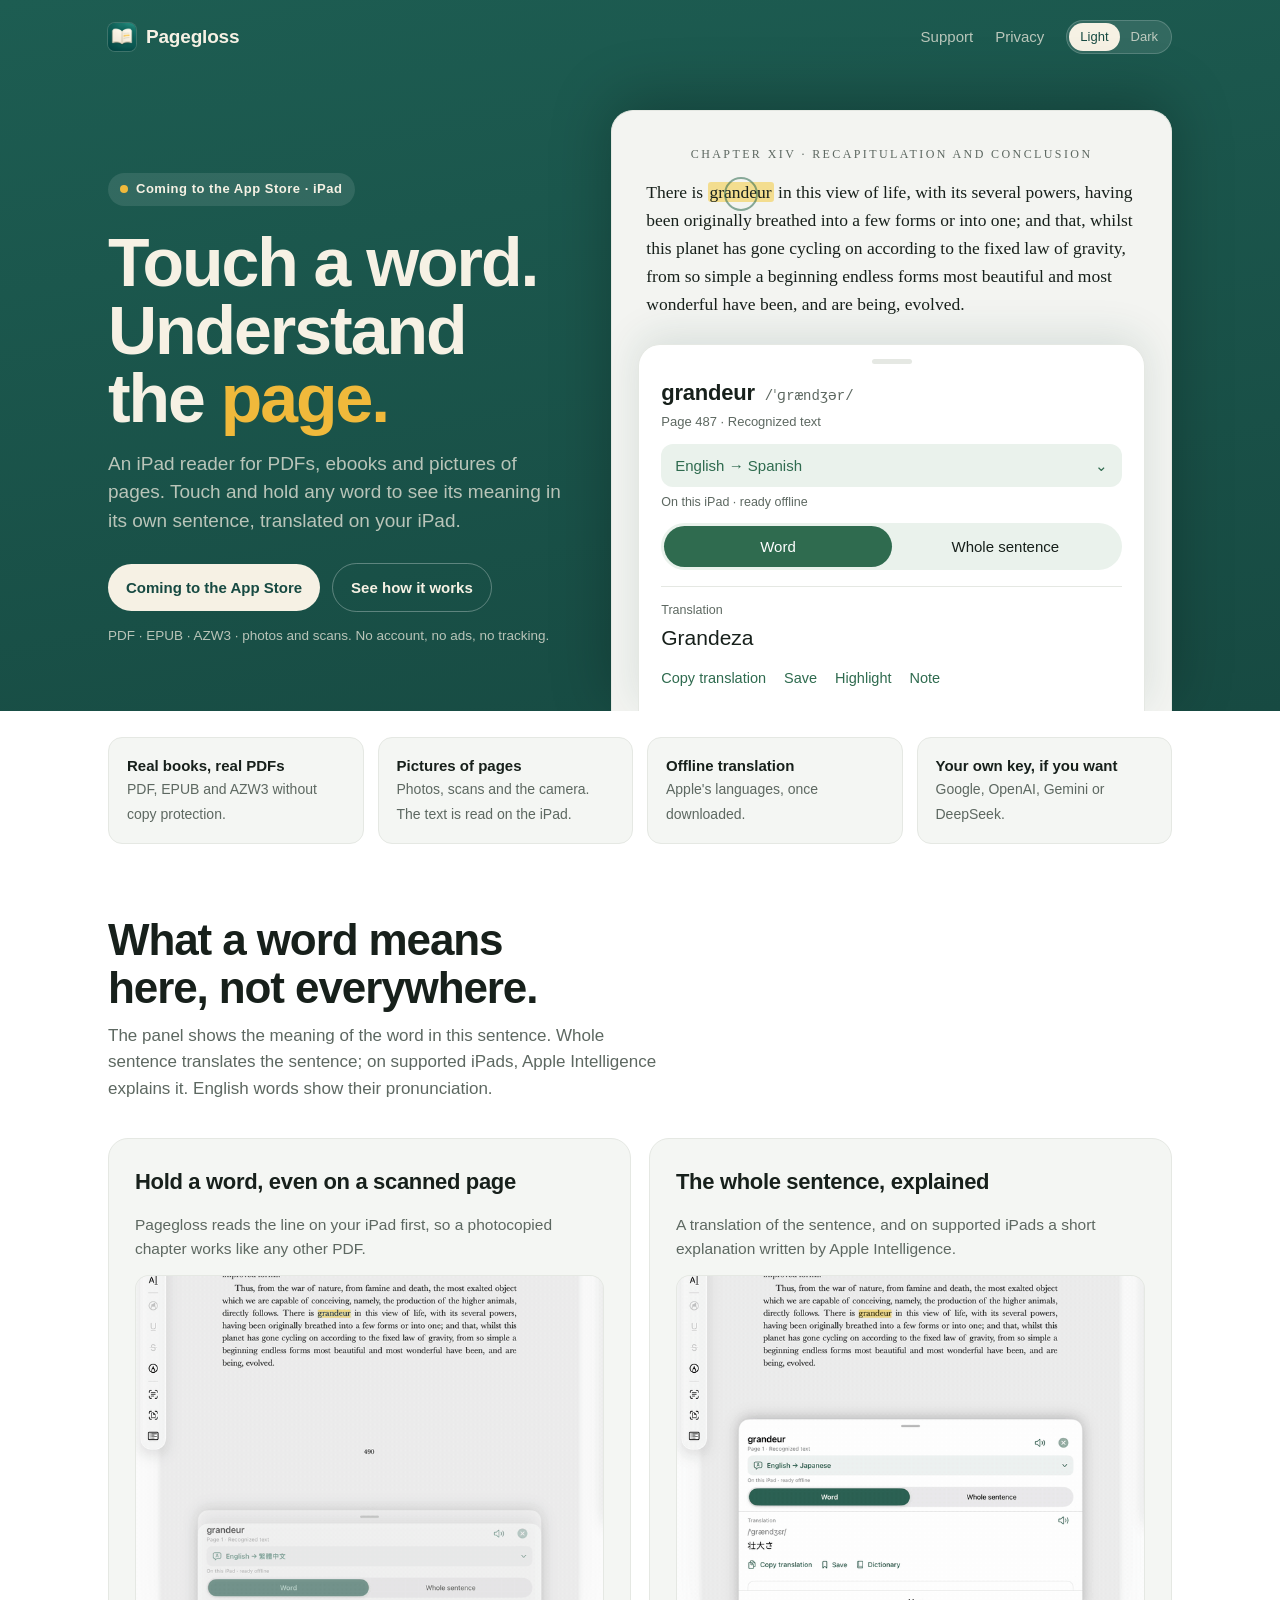
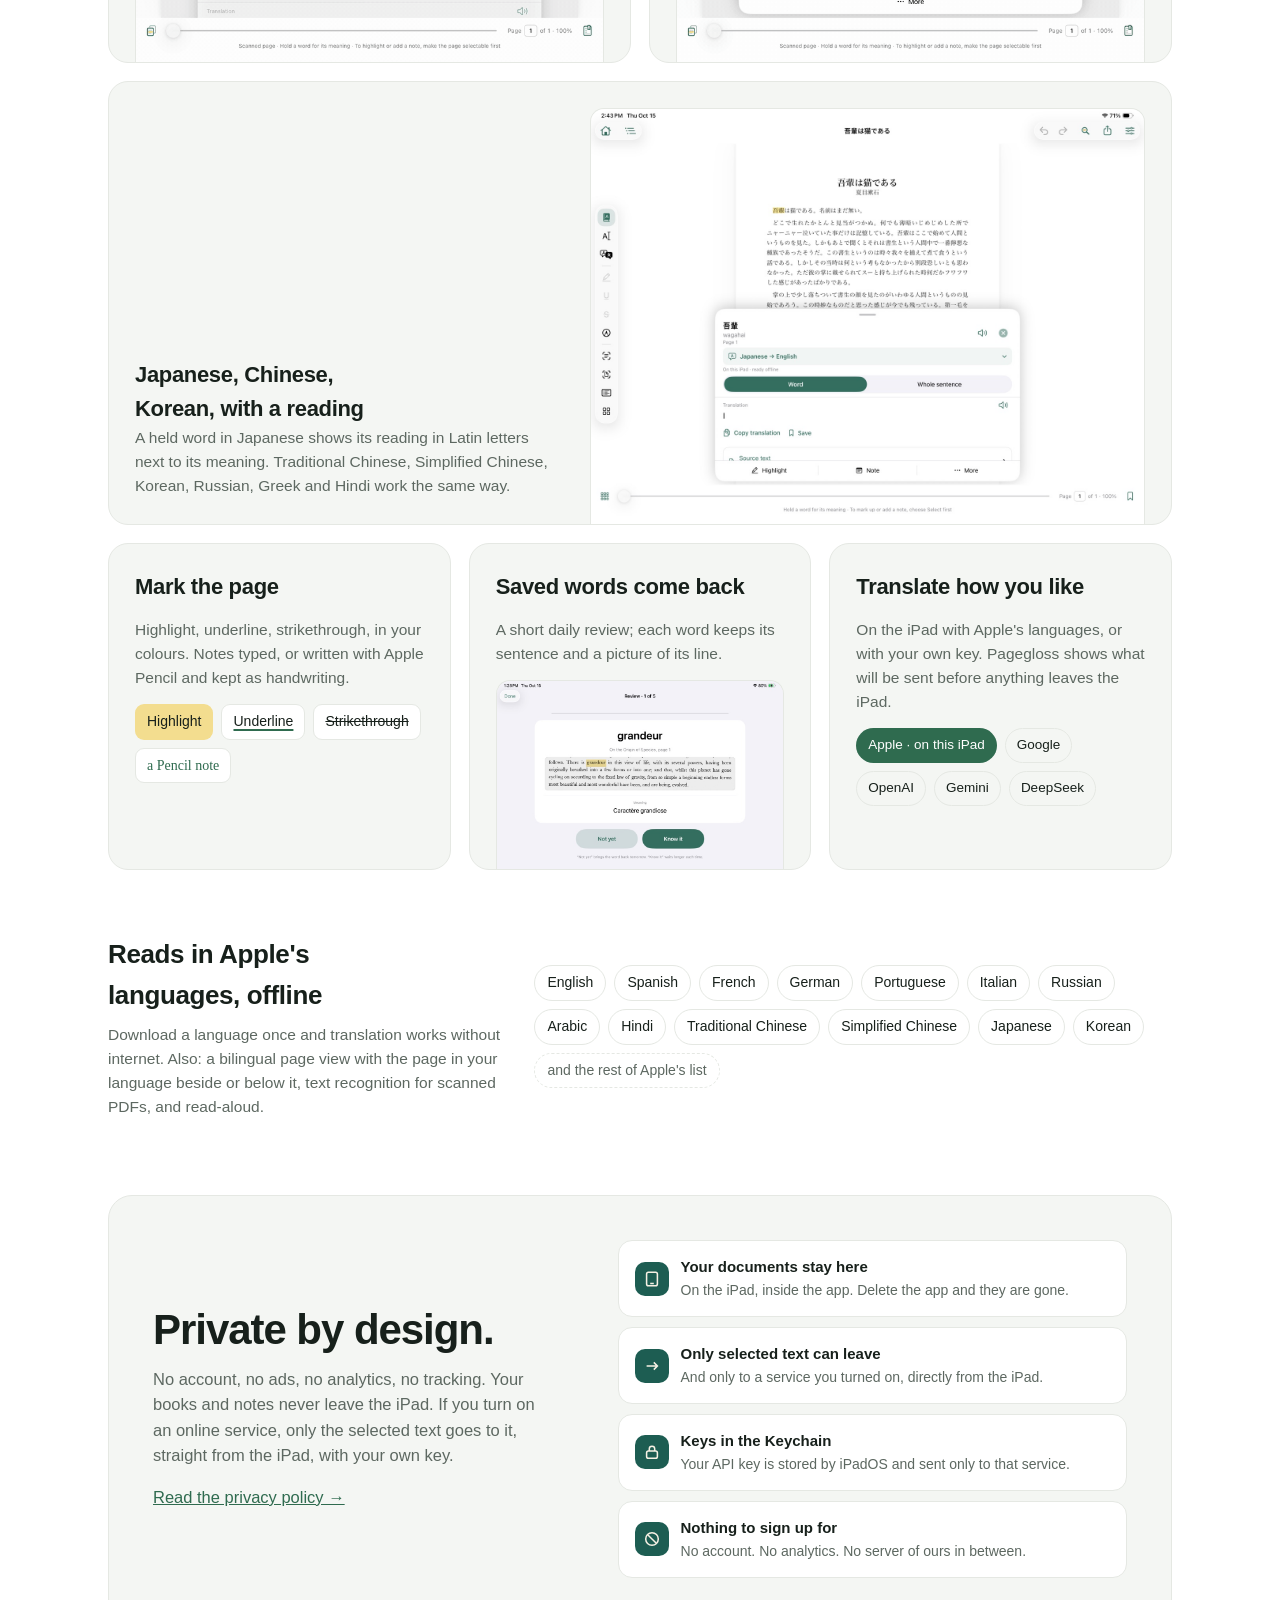
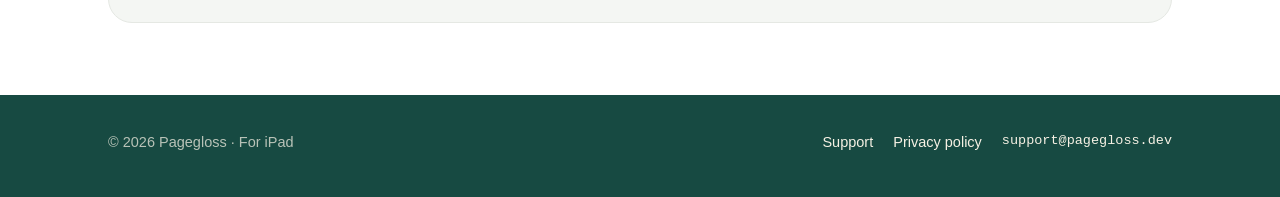
==== index.html @ ea2b7f8f "Hold a word and Whole sentence tiles play as looping GIFs" ====
<!doctype html>
<html lang="en">
<head>
<meta charset="utf-8">
<meta name="viewport" content="width=device-width, initial-scale=1">
<title>Pagegloss · Touch a word. Understand the page.</title>
<meta name="description" content="Touch a word. Understand the page. Pagegloss is an iPad reader for PDFs, ebooks and pictures of pages: touch and hold a word to see its meaning in its own sentence, translated on your iPad. No account, no ads, no tracking.">
<meta name="theme-color" content="#1d5d52">
<link rel="icon" href="/images/icon-64.png" type="image/png" sizes="64x64">
<link rel="apple-touch-icon" href="/images/apple-touch-icon.png">
<link rel="stylesheet" href="/style.css">
<script src="/theme.js"></script>
</head>
<body>

<header class="sheet">
  <div class="nav">
    <a class="brand" href="/"><img src="/images/icon-64.png" alt="" width="28" height="28">Pagegloss</a>
    <nav>
      <a href="/support/">Support</a>
      <a href="/privacy/">Privacy</a>
      <div class="theme" role="group" aria-label="Appearance">
        <button type="button" data-theme="light" aria-pressed="false">Light</button>
        <button type="button" data-theme="dark" aria-pressed="false">Dark</button>
      </div>
    </nav>
  </div>

  <div class="hero">
    <div class="copy">
      <span class="eyebrow"><i></i>Coming to the App Store · iPad</span>
      <h1>Touch a word.<br>Understand the <span>page.</span></h1>
      <p class="lede">An iPad reader for PDFs, ebooks and pictures of pages. Touch and hold any word to see its meaning in its own sentence, translated on your iPad.</p>
      <div class="cta">
        <span class="pill solid">Coming to the App Store</span>
        <a class="pill ghost" href="#how">See how it works</a>
      </div>
      <p class="fine">PDF · EPUB · AZW3 · photos and scans. No account, no ads, no tracking.</p>
    </div>

    <div class="demo" aria-label="A held word and its meaning, as shown on the iPad">
      <div class="book">
        <span class="ch">Chapter XIV · Recapitulation and Conclusion</span>
        There is <span class="held">grandeur<span class="finger"></span></span> in this view of life, with its several powers, having been originally breathed into a few forms or into one; and that, whilst this planet has gone cycling on according to the fixed law of gravity, from so simple a beginning endless forms most beautiful and most wonderful have been, and are being, evolved.
      </div>
      <div class="panel">
        <div class="grip"></div>
        <div class="ptitle"><b>grandeur</b><span class="ipa">/ˈɡrændʒər/</span></div>
        <div class="psub">Page 487 · Recognized text</div>
        <div class="lang"><span>English → Spanish</span><span aria-hidden="true">⌄</span></div>
        <div class="ready">On this iPad · ready offline</div>
        <div class="segc"><span class="on">Word</span><span>Whole sentence</span></div>
        <div class="tr"><small>Translation</small><div class="out">Grandeza</div></div>
        <div class="acts"><span>Copy translation</span><span>Save</span><span>Highlight</span><span>Note</span></div>
      </div>
    </div>
  </div>
</header>

<main>
  <section class="bar" aria-label="At a glance">
    <div><b>Real books, real PDFs</b><span>PDF, EPUB and AZW3 without copy protection.</span></div>
    <div><b>Pictures of pages</b><span>Photos, scans and the camera. The text is read on the iPad.</span></div>
    <div><b>Offline translation</b><span>Apple's languages, once downloaded.</span></div>
    <div><b>Your own key, if you want</b><span>Google, OpenAI, Gemini or DeepSeek.</span></div>
  </section>

  <section class="sect" id="how">
    <h2 class="kicker">What a word means here, not everywhere.</h2>
    <p class="sub">The panel shows the meaning of the word in this sentence. Whole sentence translates the sentence; on supported iPads, Apple Intelligence explains it. English words show their pronunciation.</p>

    <div class="tiles">
      <div class="tile">
        <h3>Hold a word, even on a scanned page</h3>
        <p>Pagegloss reads the line on your iPad first, so a photocopied chapter works like any other PDF.</p>
        <div class="shot crop"><img src="/images/hold-word.gif" alt="A scanned page in Pagegloss: the word grandeur is held and the panel rises with its pronunciation and the Traditional Chinese meaning 宏偉." loading="lazy" width="720" height="594"></div>
      </div>
      <div class="tile">
        <h3>The whole sentence, explained</h3>
        <p>A translation of the sentence, and on supported iPads a short explanation written by Apple Intelligence.</p>
        <div class="shot crop"><img src="/images/sentence.gif" alt="The panel switches from the held word to Whole sentence, and the sentence appears translated into Japanese." loading="lazy" width="720" height="594"></div>
      </div>
      <div class="tile wide">
        <div class="row">
          <div class="pad">
            <h3>Japanese, Chinese, Korean, with a reading</h3>
            <p>A held word in Japanese shows its reading in Latin letters next to its meaning. Traditional Chinese, Simplified Chinese, Korean, Russian, Greek and Hindi work the same way.</p>
          </div>
          <div class="shot"><img src="/images/japanese.jpg" alt="A Japanese page with the word 吾輩 held, its reading wagahai and the English translation I." loading="lazy" width="1400" height="1050"></div>
        </div>
      </div>
      <div class="tile third">
        <h3>Mark the page</h3>
        <p>Highlight, underline, strikethrough, in your colours. Notes typed, or written with Apple Pencil and kept as handwriting.</p>
        <div class="marks"><span class="hl">Highlight</span><span class="ul">Underline</span><span class="st">Strikethrough</span><span class="pen">a Pencil note</span></div>
      </div>
      <div class="tile third">
        <h3>Saved words come back</h3>
        <p>A short daily review; each word keeps its sentence and a picture of its line.</p>
        <div class="shot crop top"><img src="/images/review.jpg" alt="The daily review card for grandeur, with the picture of its line and the French meaning." loading="lazy" width="900" height="1200"></div>
      </div>
      <div class="tile third">
        <h3>Translate how you like</h3>
        <p>On the iPad with Apple's languages, or with your own key. Pagegloss shows what will be sent before anything leaves the iPad.</p>
        <div class="svc"><span class="on">Apple · on this iPad</span><span>Google</span><span>OpenAI</span><span>Gemini</span><span>DeepSeek</span></div>
      </div>
    </div>

    <div class="langs">
      <div>
        <h3>Reads in Apple's languages, offline</h3>
        <p>Download a language once and translation works without internet. Also: a bilingual page view with the page in your language beside or below it, text recognition for scanned PDFs, and read-aloud.</p>
      </div>
      <div class="chips"><span>English</span><span>Spanish</span><span>French</span><span>German</span><span>Portuguese</span><span>Italian</span><span>Russian</span><span>Arabic</span><span>Hindi</span><span>Traditional Chinese</span><span>Simplified Chinese</span><span>Japanese</span><span>Korean</span><span class="more">and the rest of Apple's list</span></div>
    </div>
  </section>

  <section class="privacy">
    <div class="privacy-card">
      <div>
        <h2>Private by design.</h2>
        <p>No account, no ads, no analytics, no tracking. Your books and notes never leave the iPad. If you turn on an online service, only the selected text goes to it, straight from the iPad, with your own key.</p>
        <p style="margin-top:16px"><a href="/privacy/">Read the privacy policy →</a></p>
      </div>
      <ul class="flow">
        <li><span class="ic"><svg viewBox="0 0 20 20" fill="none" stroke="currentColor" stroke-width="1.7" aria-hidden="true"><rect x="4" y="2.5" width="12" height="15" rx="2"/><path d="M8 15h4"/></svg></span><div><b>Your documents stay here</b><span>On the iPad, inside the app. Delete the app and they are gone.</span></div></li>
        <li><span class="ic"><svg viewBox="0 0 20 20" fill="none" stroke="currentColor" stroke-width="1.7" aria-hidden="true"><path d="M4 10h12M12 6l4 4-4 4"/></svg></span><div><b>Only selected text can leave</b><span>And only to a service you turned on, directly from the iPad.</span></div></li>
        <li><span class="ic"><svg viewBox="0 0 20 20" fill="none" stroke="currentColor" stroke-width="1.7" aria-hidden="true"><rect x="4" y="9" width="12" height="8" rx="2"/><path d="M7 9V6.5a3 3 0 0 1 6 0V9"/></svg></span><div><b>Keys in the Keychain</b><span>Your API key is stored by iPadOS and sent only to that service.</span></div></li>
        <li><span class="ic"><svg viewBox="0 0 20 20" fill="none" stroke="currentColor" stroke-width="1.7" aria-hidden="true"><circle cx="10" cy="10" r="7"/><path d="M5.5 5.5l9 9"/></svg></span><div><b>Nothing to sign up for</b><span>No account. No analytics. No server of ours in between.</span></div></li>
      </ul>
    </div>
  </section>
</main>

<footer class="foot">
  <div class="foot-in">
    <span>© 2026 Pagegloss · For iPad</span>
    <nav><a href="/support/">Support</a><a href="/privacy/">Privacy policy</a><span class="mail">support@pagegloss.dev</span></nav>
  </div>
</footer>

</body>
</html>
---- style.css ----
/* Pagegloss website · pagegloss.dev
   System fonts only; no external resources. Light is the default, dark follows the
   system unless the viewer chooses; theme.js sets data-theme on <html>. */

:root {
  --bg: #ffffff;
  --fg: #17201b;
  --muted: #5d6861;
  --line: #e5e8e3;
  --card: #f4f6f3;
  --accent: #2f6b4f;
  --accent-ink: #ffffff;
  --tint: #eaf2ec;
  --deep: #1d5d52;
  --deep2: #174a42;
  --ivory: #f6f1e4;
  --ivory-muted: rgba(246, 241, 228, .72);
  --amber: #f0b93b;
  --mark: #f3dd8f;
  --page: #f3f4f1;
  --shadow: 0 24px 60px rgba(23, 74, 66, .25);
  --sans: -apple-system, BlinkMacSystemFont, "SF Pro Text", "Helvetica Neue", Helvetica, Arial, sans-serif;
  --serif: "Iowan Old Style", "Palatino Linotype", Palatino, "Book Antiqua", Georgia, serif;
  --mono: ui-monospace, "SF Mono", Menlo, Consolas, monospace;
  color-scheme: light;
}
@media (prefers-color-scheme: dark) {
  :root:not([data-theme="light"]) {
    --bg: #121513;
    --fg: #e9ece9;
    --muted: #a3aba6;
    --line: #282d2a;
    --card: #1a1e1b;
    --accent: #7fc4a0;
    --accent-ink: #0f1a14;
    --tint: #1d2a22;
    --deep: #163f38;
    --deep2: #10302b;
    --ivory: #f1ece0;
    --ivory-muted: rgba(241, 236, 224, .7);
    --amber: #e8b43a;
    --mark: #8a7430;
    --page: #1f2320;
    --shadow: 0 24px 60px rgba(0, 0, 0, .55);
    color-scheme: dark;
  }
}
:root[data-theme="dark"] {
  --bg: #121513;
  --fg: #e9ece9;
  --muted: #a3aba6;
  --line: #282d2a;
  --card: #1a1e1b;
  --accent: #7fc4a0;
  --accent-ink: #0f1a14;
  --tint: #1d2a22;
  --deep: #163f38;
  --deep2: #10302b;
  --ivory: #f1ece0;
  --ivory-muted: rgba(241, 236, 224, .7);
  --amber: #e8b43a;
  --mark: #8a7430;
  --page: #1f2320;
  --shadow: 0 24px 60px rgba(0, 0, 0, .55);
  color-scheme: dark;
}

* { box-sizing: border-box; }
html { -webkit-text-size-adjust: 100%; }
body {
  margin: 0;
  background: var(--bg);
  color: var(--fg);
  font: 16px/1.55 var(--sans);
}
img { max-width: 100%; display: block; }
a { color: inherit; }
h1, h2, h3 { margin: 0; text-wrap: balance; }
p, ul { margin: 0; }
button { font: inherit; color: inherit; background: none; border: 0; padding: 0; cursor: pointer; }
:focus-visible { outline: 2px solid var(--accent); outline-offset: 3px; }
.sheet :focus-visible { outline-color: var(--ivory); }

/* ---------- header ---------- */
.nav {
  display: flex; align-items: center; justify-content: space-between; gap: 16px;
  padding: 20px 28px; max-width: 1120px; margin: 0 auto; position: relative;
}
.brand {
  display: flex; align-items: center; gap: 10px; font-weight: 700; font-size: 19px;
  letter-spacing: -.01em; text-decoration: none;
}
.brand img { width: 28px; height: 28px; border-radius: 7px; }
.nav nav { display: flex; align-items: center; gap: 22px; font-size: 15px; }
.nav nav a { color: var(--muted); text-decoration: none; }
.nav nav a[aria-current="page"] { color: var(--accent); }
.nav nav a:hover { color: var(--fg); }

/* the Light / Dark switch; hidden until theme.js runs, so the page still works without it */
.theme { display: none; }
html.js .theme { display: inline-flex; }
.theme {
  background: var(--card); border: 1px solid var(--line); border-radius: 999px; padding: 2px;
}
.theme button {
  padding: 4px 11px; border-radius: 999px; font-size: 13px; color: var(--muted); line-height: 1.5;
}
.theme button[aria-pressed="true"] { background: var(--accent); color: var(--accent-ink); }

/* ---------- green sheet (home hero) ---------- */
.sheet {
  background: linear-gradient(170deg, var(--deep) 0%, var(--deep2) 100%);
  color: var(--ivory); position: relative; overflow: hidden;
}
.sheet .brand { color: var(--ivory); }
.sheet .brand img { box-shadow: 0 0 0 1px rgba(255, 255, 255, .15); }
.sheet .nav nav a { color: var(--ivory-muted); }
.sheet .nav nav a:hover { color: var(--ivory); }
.sheet .theme { background: rgba(255, 255, 255, .1); border-color: rgba(255, 255, 255, .18); }
.sheet .theme button { color: var(--ivory-muted); }
.sheet .theme button[aria-pressed="true"] { background: var(--ivory); color: var(--deep2); }

.hero {
  max-width: 1120px; margin: 0 auto; padding: 36px 28px 0;
  display: grid; grid-template-columns: minmax(0, 1fr) minmax(0, 1.2fr); gap: 36px; align-items: end;
}
.hero .copy { padding-bottom: 64px; }
.eyebrow {
  display: inline-flex; align-items: center; gap: 8px; font-size: 13px; font-weight: 600;
  letter-spacing: .04em; padding: 6px 12px; border-radius: 999px;
  background: rgba(255, 255, 255, .1); color: var(--ivory);
}
.eyebrow i { width: 8px; height: 8px; border-radius: 50%; background: var(--amber); display: inline-block; }
.hero h1 {
  font-size: clamp(40px, 5.6vw, 68px); font-weight: 700; letter-spacing: -.03em; line-height: 1.0; margin-top: 22px;
}
.hero h1 span { color: var(--amber); }
.lede { font-size: 19px; line-height: 1.5; color: var(--ivory-muted); margin-top: 18px; max-width: 44ch; }
.cta { display: flex; gap: 12px; align-items: center; margin-top: 28px; flex-wrap: wrap; }
.pill {
  display: inline-flex; align-items: center; gap: 8px; padding: 12px 18px; border-radius: 999px;
  font-weight: 600; font-size: 15px; text-decoration: none;
}
.pill.solid { background: var(--ivory); color: var(--deep2); }
.pill.ghost { border: 1px solid rgba(255, 255, 255, .3); color: var(--ivory); }
.fine { font-size: 13.5px; color: var(--ivory-muted); margin-top: 14px; }

/* ---------- the hold-a-word demo ---------- */
.demo {
  position: relative; border-radius: 22px 22px 0 0; background: #f3f4f1; border: 1px solid #e5e8e3; border-bottom: 0;
  padding: 34px 34px 0; overflow: hidden; min-width: 0; box-shadow: 0 -10px 60px rgba(0, 0, 0, .25);
  /* the demo is a picture of the iPad's light reading surface, so its colours are fixed in both themes */
  --d-fg: #17201b; --d-muted: #5d6861; --d-line: #e5e8e3; --d-accent: #2f6b4f; --d-mark: #f3dd8f; --d-tint: #eaf2ec;
  color: var(--d-fg);
}
.demo .book { font-family: var(--serif); font-size: 17.5px; line-height: 1.6; max-width: 60ch; }
.demo .book .ch {
  font-size: 12px; letter-spacing: .2em; text-transform: uppercase; color: var(--d-muted);
  display: block; text-align: center; margin-bottom: 14px;
}
.demo .held { position: relative; background: var(--d-mark); border-radius: 3px; padding: 0 2px; white-space: nowrap; }
.demo .finger {
  position: absolute; left: 50%; top: 60%; width: 34px; height: 34px; border-radius: 50%;
  transform: translate(-50%, -50%); border: 2px solid var(--d-accent); opacity: .55; pointer-events: none;
  animation: ring 2.4s ease-out infinite;
}
@keyframes ring {
  0% { transform: translate(-50%, -50%) scale(.55); opacity: .8; }
  70% { transform: translate(-50%, -50%) scale(1.35); opacity: 0; }
  100% { opacity: 0; }
}
.demo .panel {
  margin: 26px -8px 0; background: #ffffff; border: 1px solid var(--d-line); border-bottom: 0;
  border-radius: 22px 22px 0 0; padding: 14px 22px 22px; box-shadow: 0 -8px 40px rgba(23, 74, 66, .12);
  font-family: var(--sans);
}
.demo .grip { width: 40px; height: 5px; border-radius: 3px; background: var(--d-line); margin: 0 auto 12px; }
.demo .ptitle { display: flex; align-items: baseline; gap: 10px; flex-wrap: wrap; }
.demo .ptitle b { font-size: 22px; font-weight: 600; letter-spacing: -.01em; }
.demo .ipa { font-family: var(--mono); font-size: 14px; color: var(--d-muted); }
.demo .psub { font-size: 13px; color: var(--d-muted); margin-top: 2px; }
.demo .lang {
  margin-top: 12px; display: flex; align-items: center; justify-content: space-between;
  background: var(--d-tint); color: var(--d-accent); border-radius: 12px; padding: 10px 14px; font-weight: 500; font-size: 15px;
}
.demo .ready { font-size: 12.5px; color: var(--d-muted); margin-top: 6px; }
.demo .segc { margin-top: 10px; display: grid; grid-template-columns: 1fr 1fr; background: var(--d-tint); border-radius: 999px; padding: 3px; }
.demo .segc span { text-align: center; padding: 9px 0; border-radius: 999px; font-weight: 500; font-size: 15px; }
.demo .segc span.on { background: var(--d-accent); color: #ffffff; }
.demo .tr { margin-top: 16px; padding-top: 14px; border-top: 1px solid var(--d-line); }
.demo .tr small { display: block; font-size: 12.5px; color: var(--d-muted); }
.demo .tr .out { font-size: 21px; margin-top: 2px; }
.demo .acts { display: flex; gap: 18px; margin-top: 12px; font-size: 14.5px; color: var(--d-accent); font-weight: 500; flex-wrap: wrap; }

/* ---------- home sections ---------- */
.bar {
  max-width: 1120px; margin: 0 auto; padding: 26px 28px 0;
  display: grid; grid-template-columns: repeat(auto-fit, minmax(min(100%, 200px), 1fr)); gap: 14px;
}
.bar div { padding: 16px 18px; border-radius: 14px; background: var(--card); border: 1px solid var(--line); }
.bar b { display: block; font-size: 15px; font-weight: 600; }
.bar span { font-size: 14px; color: var(--muted); }

.sect { max-width: 1120px; margin: 0 auto; padding: 72px 28px 0; }
.kicker { font-size: clamp(28px, 3.6vw, 44px); font-weight: 700; letter-spacing: -.025em; line-height: 1.08; max-width: 22ch; }
.sub { color: var(--muted); font-size: 17px; max-width: 58ch; margin-top: 12px; }

.tiles { display: grid; grid-template-columns: repeat(6, minmax(0, 1fr)); gap: 18px; margin-top: 36px; }
.tile {
  grid-column: span 3; border-radius: 20px; background: var(--card); border: 1px solid var(--line);
  padding: 26px 26px 0; overflow: hidden; display: flex; flex-direction: column; gap: 14px; min-width: 0;
}
.tile.wide { grid-column: span 6; }
.tile.third { grid-column: span 2; }
.tile h3 { font-size: 22px; font-weight: 600; letter-spacing: -.015em; }
.tile p { color: var(--muted); font-size: 15.5px; max-width: 52ch; }
.tile.wide .row { display: grid; grid-template-columns: minmax(0, 1fr) minmax(0, 1.3fr); gap: 28px; align-items: end; }
.tile .pad { padding-bottom: 26px; }

.shot { border-radius: 14px 14px 0 0; overflow: hidden; border: 1px solid var(--line); border-bottom: 0; background: var(--page); min-width: 0; margin-top: auto; }
.shot img { width: 100%; height: auto; }
.shot.crop { aspect-ratio: 4 / 3.3; }
.shot.crop img { height: 100%; object-fit: cover; object-position: 50% 100%; }
.shot.crop.top { aspect-ratio: 16 / 10.5; }
.shot.crop.top img { object-position: 50% 0; }

.marks { display: flex; flex-wrap: wrap; gap: 8px; margin-bottom: 24px; }
.marks span { font-size: 14px; padding: 6px 11px; border-radius: 9px; background: var(--bg); border: 1px solid var(--line); }
.marks .hl { background: var(--mark); border-color: transparent; }
.marks .ul { text-decoration: underline; text-decoration-color: var(--accent); text-decoration-thickness: 2px; text-underline-offset: 3px; }
.marks .st { text-decoration: line-through; }
.marks .pen { font-family: "Bradley Hand", "Segoe Print", "Comic Sans MS", cursive; color: var(--accent); }
.svc { display: flex; flex-wrap: wrap; gap: 8px; margin-bottom: 24px; }
.svc span { font-size: 13.5px; padding: 6px 11px; border-radius: 999px; border: 1px solid var(--line); }
.svc span.on { background: var(--accent); color: var(--accent-ink); border-color: transparent; }

.langs { margin-top: 64px; display: grid; grid-template-columns: minmax(0, 1fr) minmax(0, 1.6fr); gap: 28px; align-items: center; }
.langs h3 { font-size: 26px; font-weight: 600; letter-spacing: -.015em; }
.langs p { color: var(--muted); margin-top: 8px; font-size: 15.5px; }
.chips { display: flex; flex-wrap: wrap; gap: 8px; }
.chips span { font-size: 14px; padding: 6px 12px; border-radius: 999px; border: 1px solid var(--line); }
.chips span.more { color: var(--muted); border-style: dashed; }

.privacy { max-width: 1120px; margin: 76px auto 0; padding: 0 28px; }
.privacy-card {
  border-radius: 24px; background: var(--card); border: 1px solid var(--line); padding: 44px;
  display: grid; grid-template-columns: minmax(0, 1fr) minmax(0, 1.2fr); gap: 40px; align-items: center;
}
.privacy-card h2 { font-size: clamp(28px, 3.6vw, 42px); font-weight: 700; letter-spacing: -.025em; line-height: 1.08; }
.privacy-card p { color: var(--muted); margin-top: 14px; font-size: 16.5px; max-width: 44ch; }
.privacy-card a { color: var(--accent); }
.flow { display: grid; gap: 10px; padding: 0; list-style: none; }
.flow li {
  display: grid; grid-template-columns: 34px 1fr; gap: 12px; align-items: center; padding: 14px 16px;
  border-radius: 14px; background: var(--bg); border: 1px solid var(--line); font-size: 15px;
}
.flow .ic { width: 34px; height: 34px; border-radius: 10px; display: grid; place-items: center; background: var(--deep); color: var(--ivory); }
.flow .ic svg { width: 18px; height: 18px; }
.flow b { display: block; font-weight: 600; }
.flow span { color: var(--muted); font-size: 14px; }

/* ---------- footer ---------- */
.foot { background: var(--deep2); color: var(--ivory-muted); margin-top: 72px; }
.foot-in {
  max-width: 1120px; margin: 0 auto; padding: 36px 28px 44px;
  display: flex; justify-content: space-between; align-items: center; gap: 16px; flex-wrap: wrap; font-size: 14.5px;
}
.foot nav { display: flex; gap: 20px; flex-wrap: wrap; }
.foot a { color: var(--ivory); text-decoration: none; }
.foot a:hover { text-decoration: underline; }
.foot .mail { font-family: var(--mono); font-size: 13.5px; color: var(--ivory); user-select: all; }

/* ---------- document pages (/support, /privacy) ---------- */
.doc-page .nav { border-bottom: 1px solid var(--line); }
.doc { max-width: 720px; margin: 0 auto; padding: 40px 28px 56px; }
.doc h1 { font-family: var(--serif); font-weight: 500; font-size: 42px; letter-spacing: -.02em; line-height: 1.1; }
.doc .lede { font-size: 17px; color: var(--muted); margin-top: 12px; }
.doc h2 { font-family: var(--serif); font-weight: 500; font-size: 26px; letter-spacing: -.01em; margin-top: 38px; }
.doc h3 { font-size: 16.5px; font-weight: 600; margin-top: 20px; }
.doc p { color: var(--muted); margin-top: 6px; font-size: 16px; }
.doc p strong { color: var(--fg); }
.doc a { color: var(--accent); }
.doc ul { margin-top: 10px; padding-left: 1.2rem; display: grid; gap: 10px; color: var(--muted); font-size: 16px; }
.doc ul strong { color: var(--fg); }
.doc .card { margin-top: 24px; padding: 18px 20px; border: 1px solid var(--line); border-radius: 14px; background: var(--card); }
.doc .card p { color: var(--fg); }
.doc .card p + p { color: var(--muted); margin-top: 8px; font-size: 15px; }
.doc .email { font-family: var(--mono); font-weight: 600; color: var(--accent); font-size: 15.5px; user-select: all; }
.doc .short { margin-top: 24px; padding: 18px 20px; border-left: 3px solid var(--accent); background: var(--tint); border-radius: 0 12px 12px 0; }
.doc .short p { color: var(--fg); margin-top: 0; }
.doc .toc { display: flex; gap: 8px; flex-wrap: wrap; margin-top: 18px; }
.doc .toc a { font-size: 13px; padding: 5px 10px; border-radius: 999px; background: var(--card); border: 1px solid var(--line); color: var(--muted); text-decoration: none; }
.doc .toc a:hover { color: var(--accent); }
.doc-page .foot { margin-top: 0; }

/* ---------- responsive ---------- */
@media (max-width: 900px) {
  .hero, .privacy-card, .langs, .tile.wide .row { grid-template-columns: 1fr; }
  .hero .copy { padding-bottom: 8px; }
  .tile, .tile.third { grid-column: span 6; }
  .nav, .hero, .sect, .privacy, .foot-in, .doc, .bar { padding-left: 18px; padding-right: 18px; }
  .demo { padding: 24px 20px 0; }
  .privacy-card { padding: 28px 22px; }
}
@media (max-width: 560px) {
  .nav { flex-wrap: wrap; gap: 12px 16px; padding-top: 16px; padding-bottom: 14px; }
  .nav nav { flex-basis: 100%; justify-content: space-between; gap: 14px; font-size: 14px; }
  .nav nav .theme { margin-left: auto; }
  .nav .cta-sm { display: none; }
  .demo .ptitle b { font-size: 20px; }
  .doc h1 { font-size: 34px; }
}
@media (prefers-reduced-motion: reduce) {
  .demo .finger { animation: none; opacity: .5; }
}
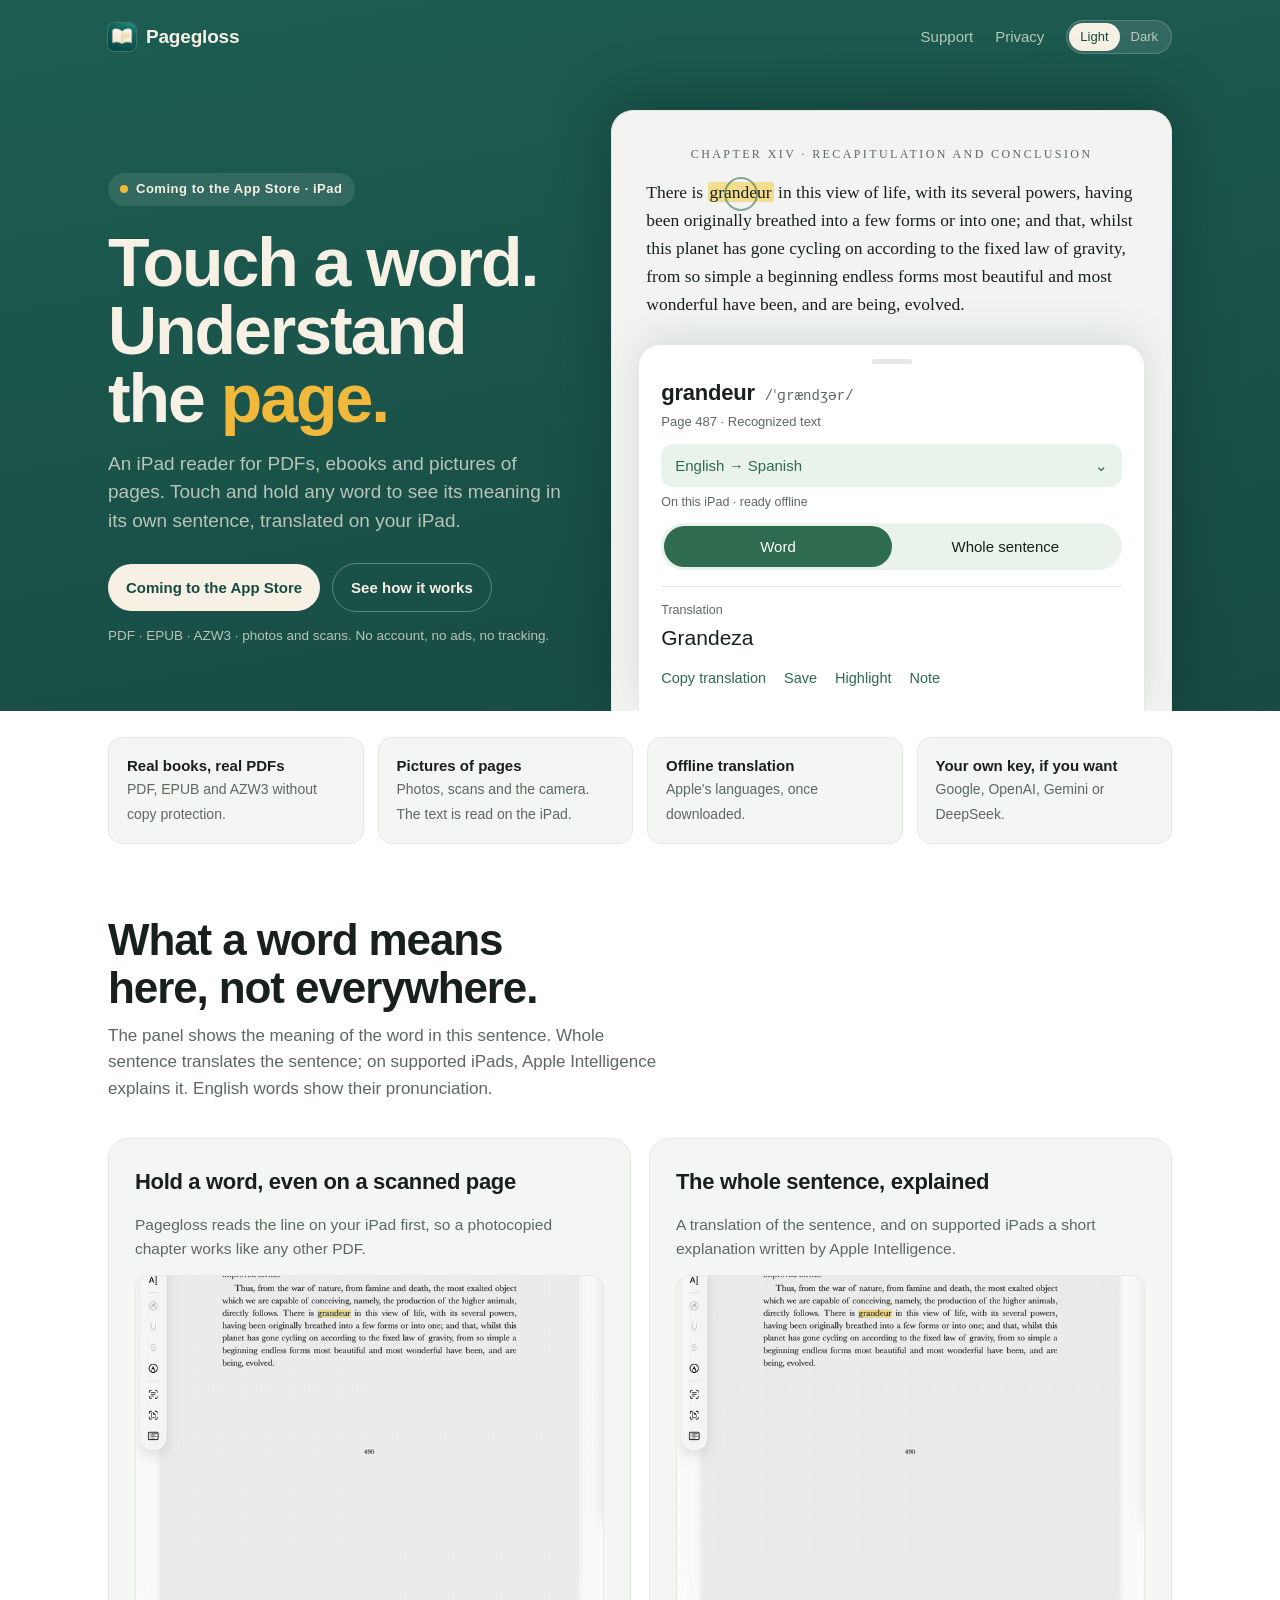
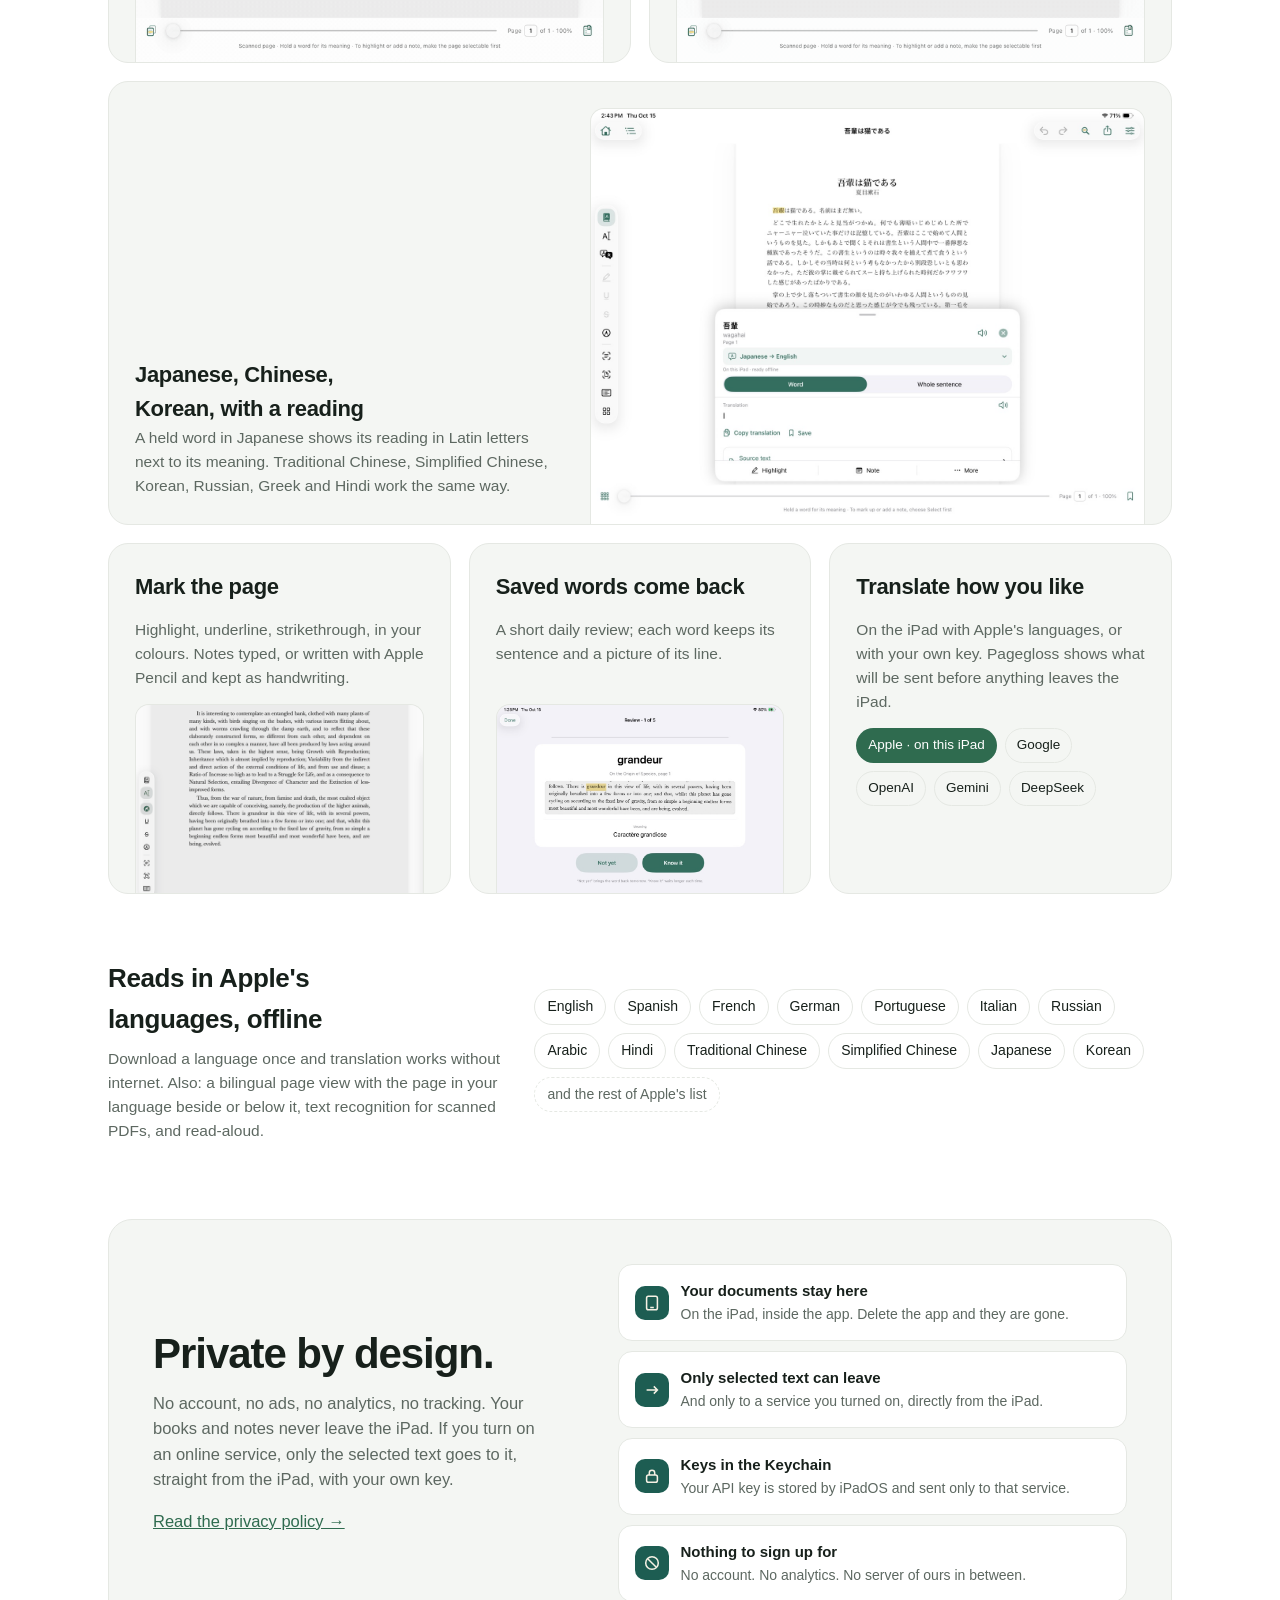
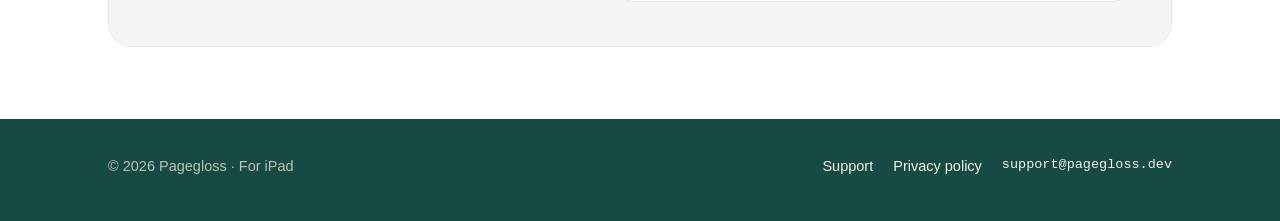
==== commit d6ea3193: "Sentence GIF with the explanation; Mark the page as a GIF" ====
--- a/index.html
+++ b/index.html
@@ -78,7 +78,7 @@
       <div class="tile">
         <h3>The whole sentence, explained</h3>
         <p>A translation of the sentence, and on supported iPads a short explanation written by Apple Intelligence.</p>
-        <div class="shot crop"><img src="/images/sentence.gif" alt="The panel switches from the held word to Whole sentence, and the sentence appears translated into Japanese." loading="lazy" width="720" height="594"></div>
+        <div class="shot crop"><img src="/images/sentence.gif" alt="The word grandeur is held, then Whole sentence shows the sentence translated into Japanese with a short explanation by Apple Intelligence." loading="lazy" width="720" height="594"></div>
       </div>
       <div class="tile wide">
         <div class="row">
@@ -92,7 +92,7 @@
       <div class="tile third">
         <h3>Mark the page</h3>
         <p>Highlight, underline, strikethrough, in your colours. Notes typed, or written with Apple Pencil and kept as handwriting.</p>
-        <div class="marks"><span class="hl">Highlight</span><span class="ul">Underline</span><span class="st">Strikethrough</span><span class="pen">a Pencil note</span></div>
+        <div class="shot crop top"><img src="/images/marks.gif" alt="On a scanned page, a phrase is highlighted, a line underlined and words struck through, then the word reading is written with Apple Pencil." loading="lazy" width="640" height="420"></div>
       </div>
       <div class="tile third">
         <h3>Saved words come back</h3>
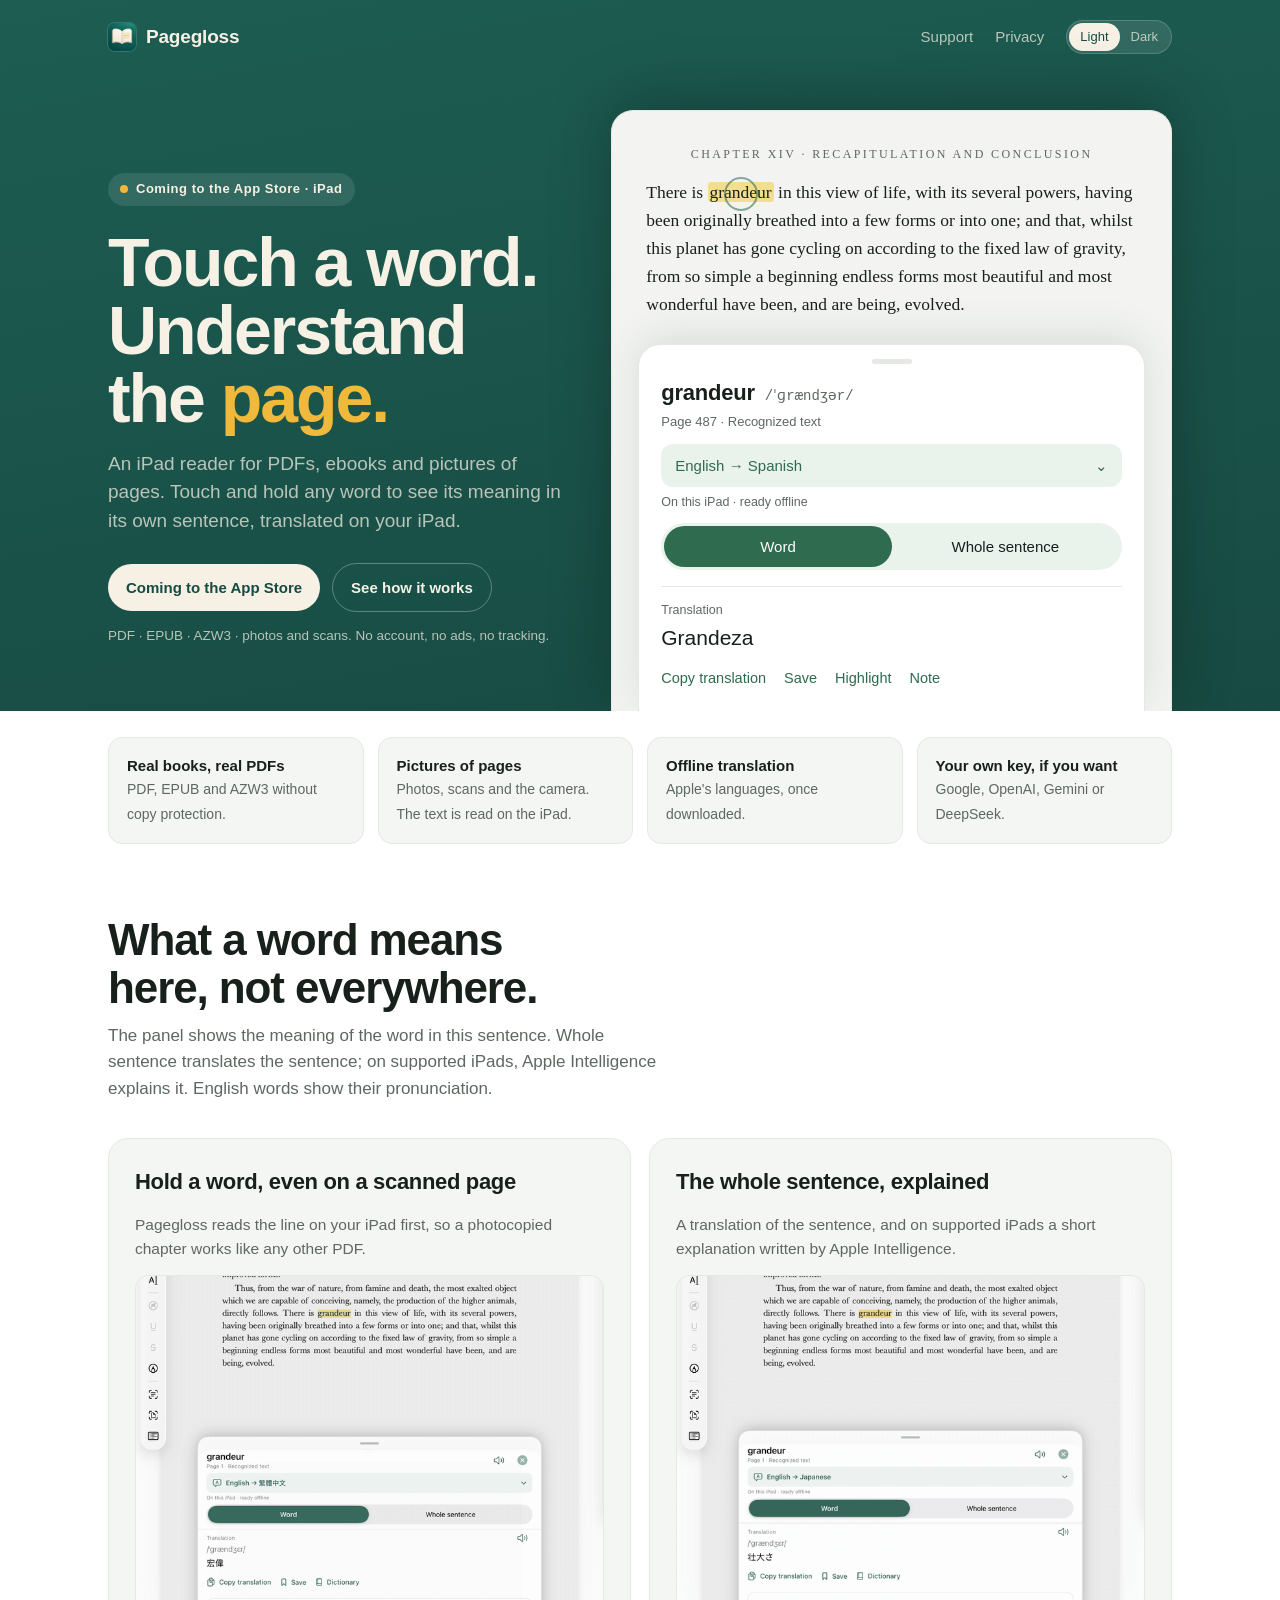
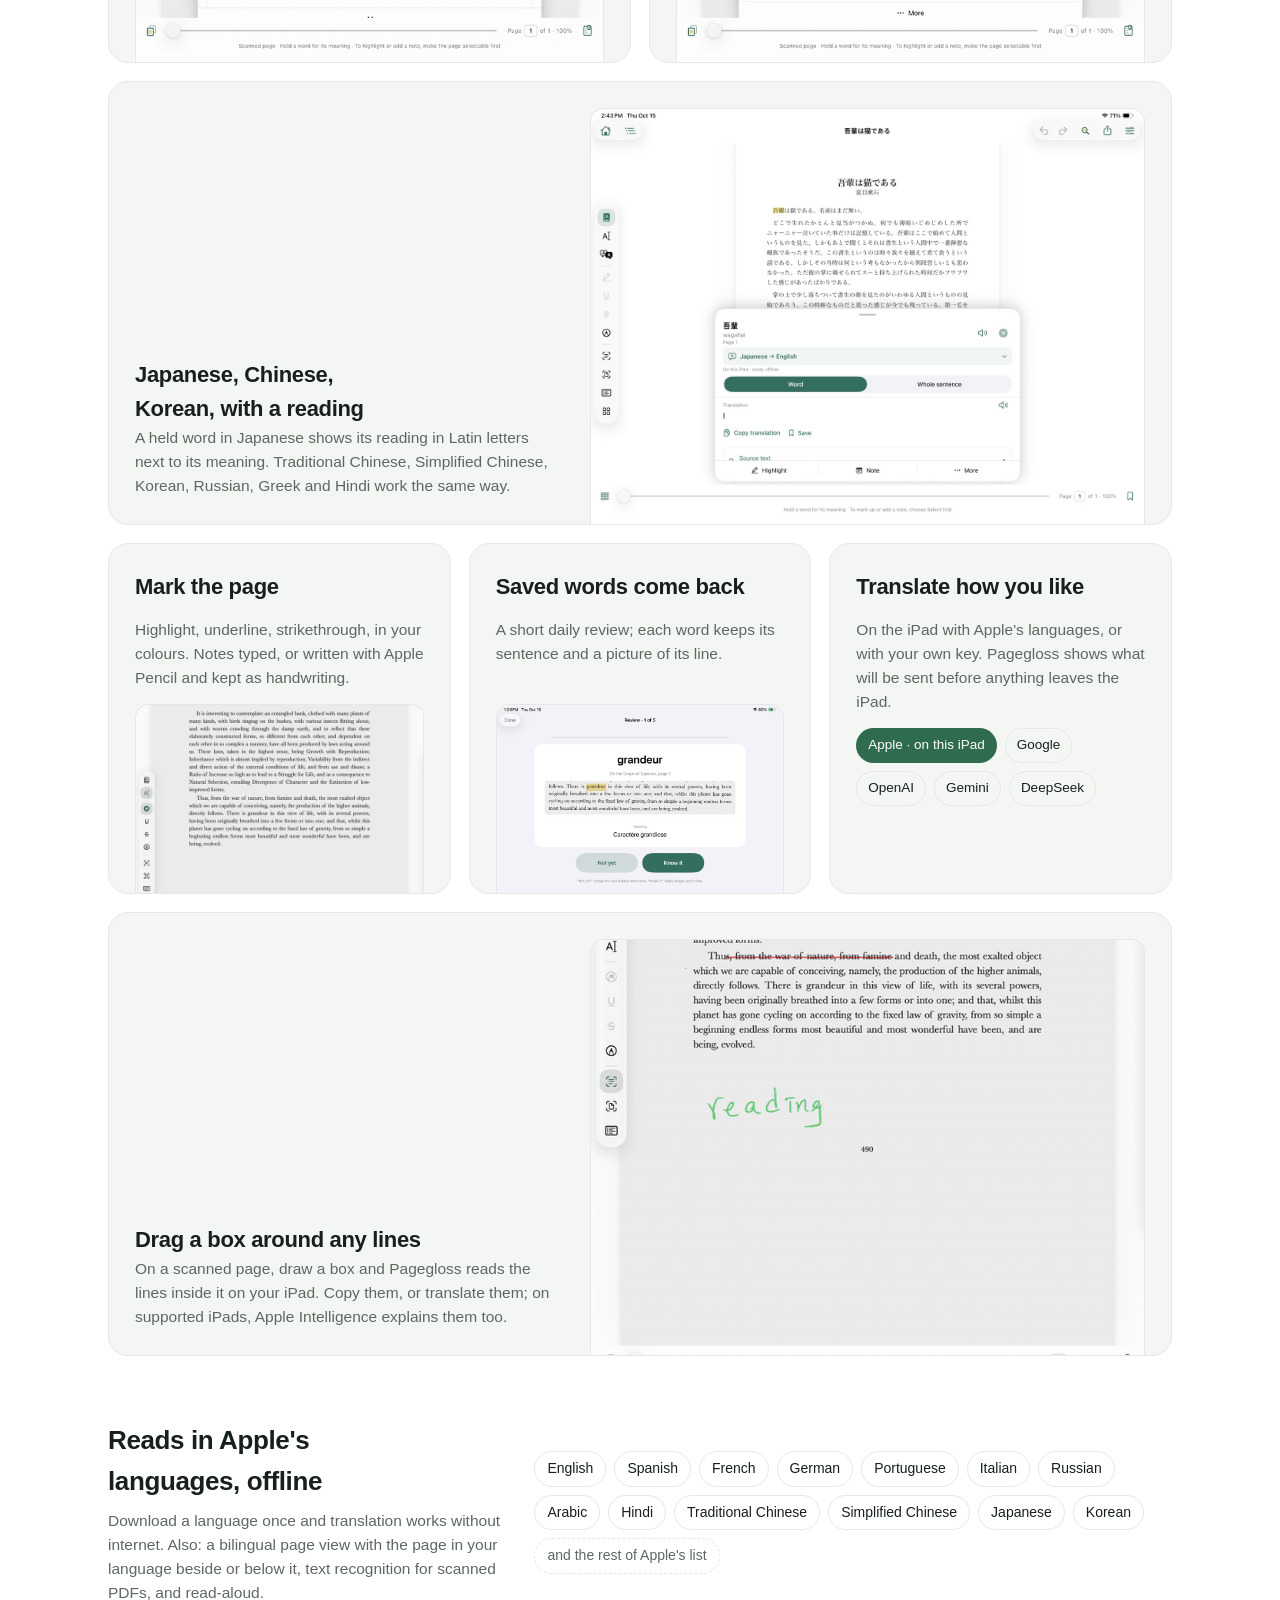
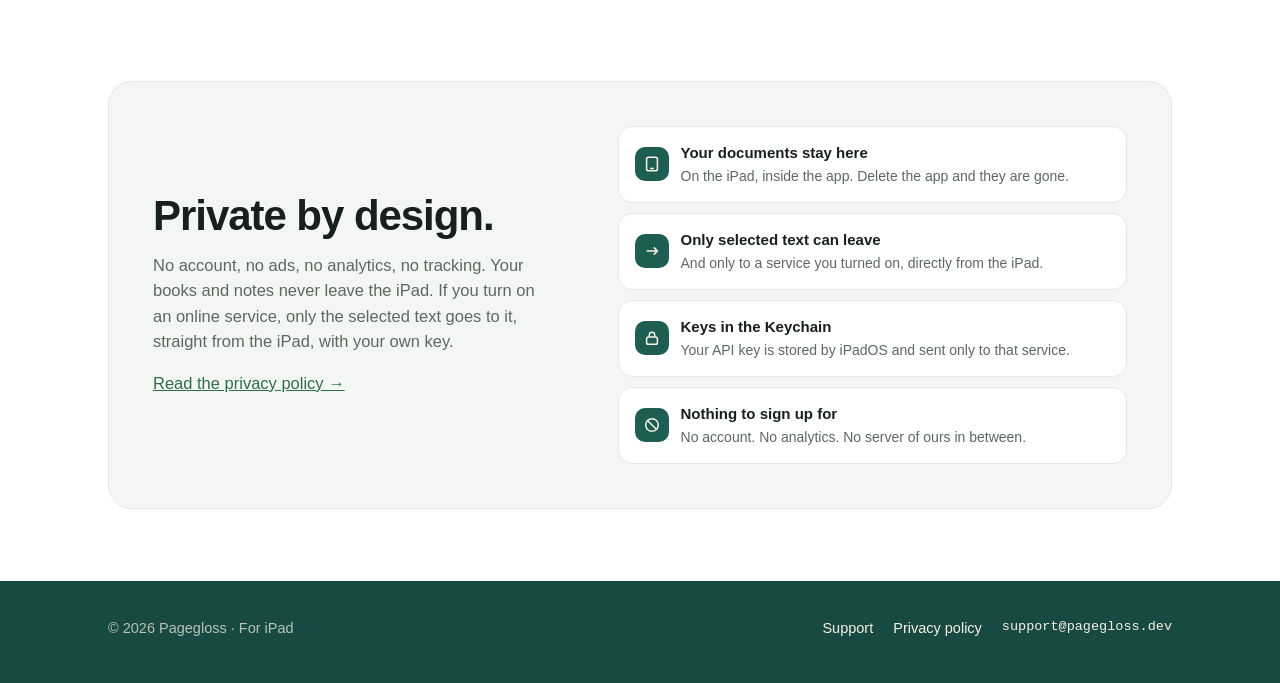
==== commit eb3caf06: "Drag-a-box reader tile with a GIF" ====
--- a/index.html
+++ b/index.html
@@ -104,6 +104,15 @@
         <p>On the iPad with Apple's languages, or with your own key. Pagegloss shows what will be sent before anything leaves the iPad.</p>
         <div class="svc"><span class="on">Apple · on this iPad</span><span>Google</span><span>OpenAI</span><span>Gemini</span><span>DeepSeek</span></div>
       </div>
+      <div class="tile wide">
+        <div class="row">
+          <div class="pad">
+            <h3>Drag a box around any lines</h3>
+            <p>On a scanned page, draw a box and Pagegloss reads the lines inside it on your iPad. Copy them, or translate them; on supported iPads, Apple Intelligence explains them too.</p>
+          </div>
+          <div class="shot"><img src="/images/box-reader.gif" alt="A box is drawn around a paragraph of a scanned page, the recognized text appears, and Translate shows it in Japanese with a short explanation by Apple Intelligence." loading="lazy" width="720" height="540"></div>
+        </div>
+      </div>
     </div>
 
     <div class="langs">
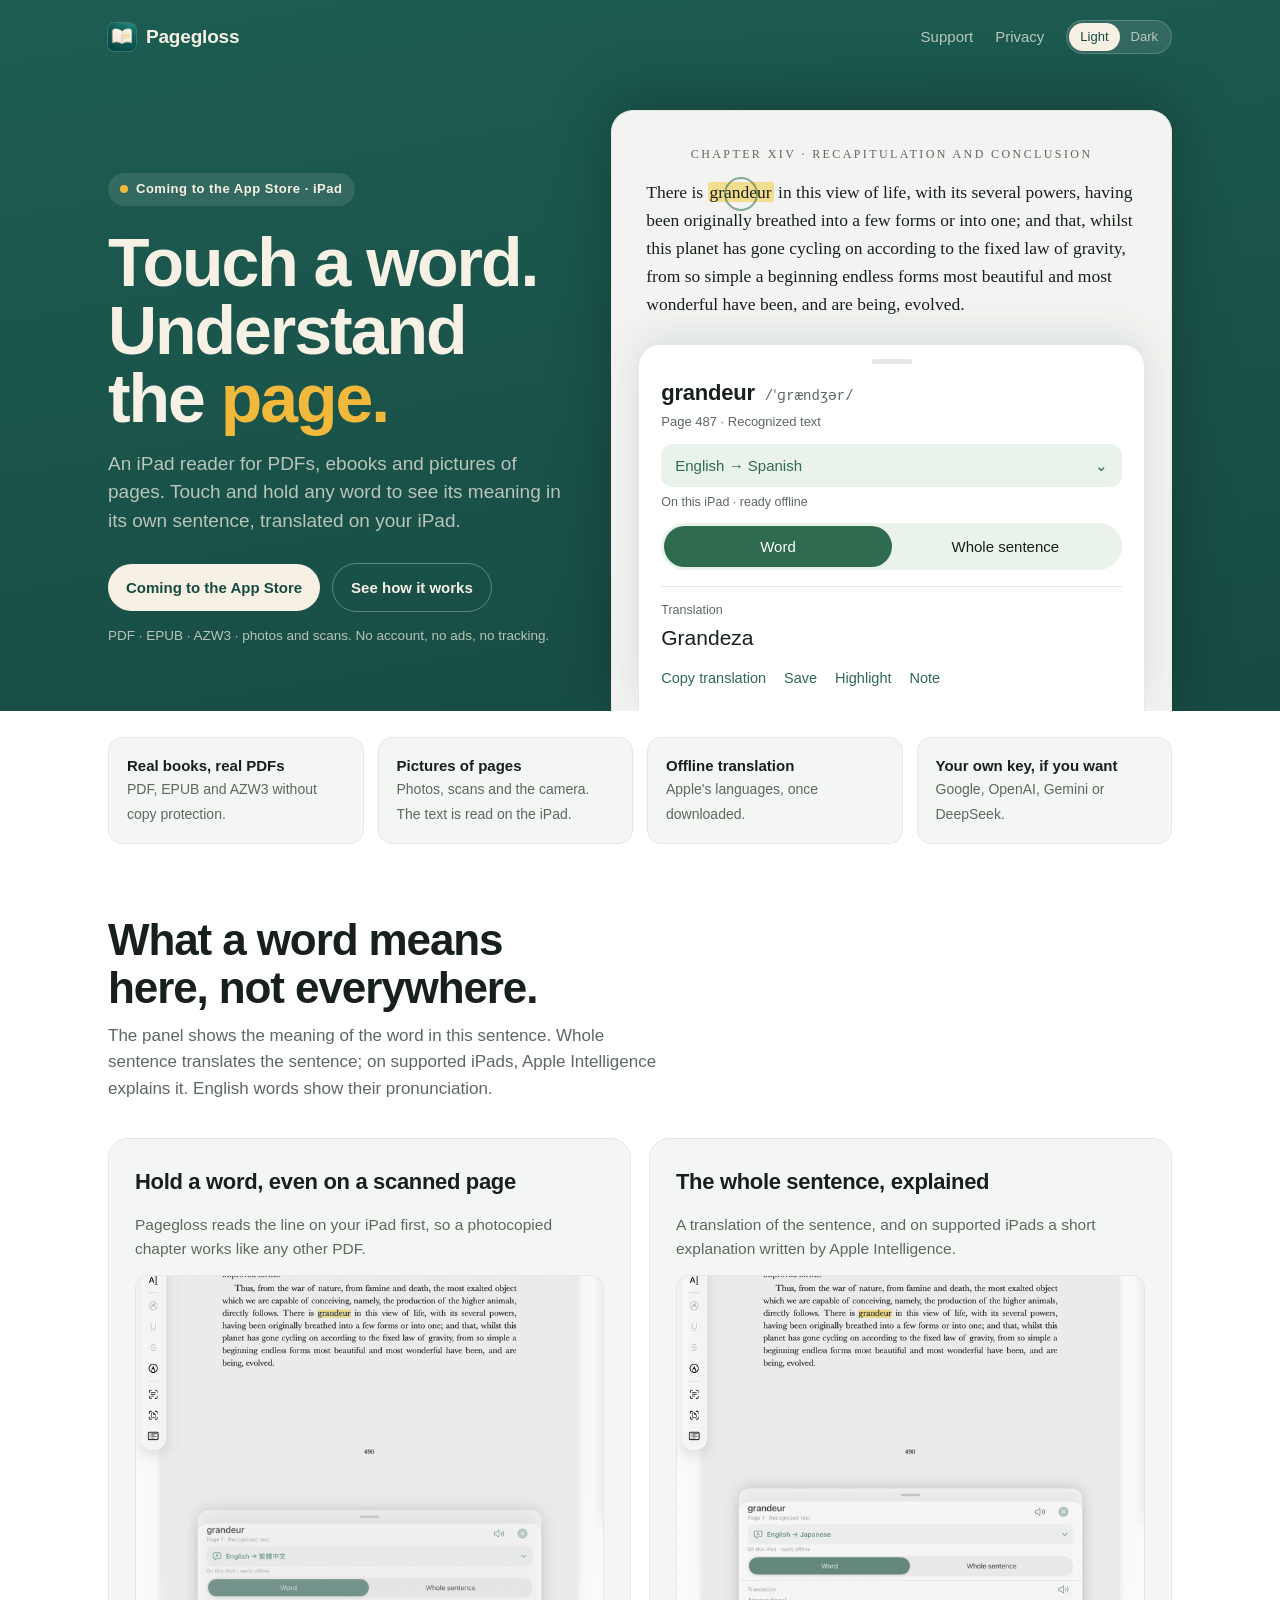
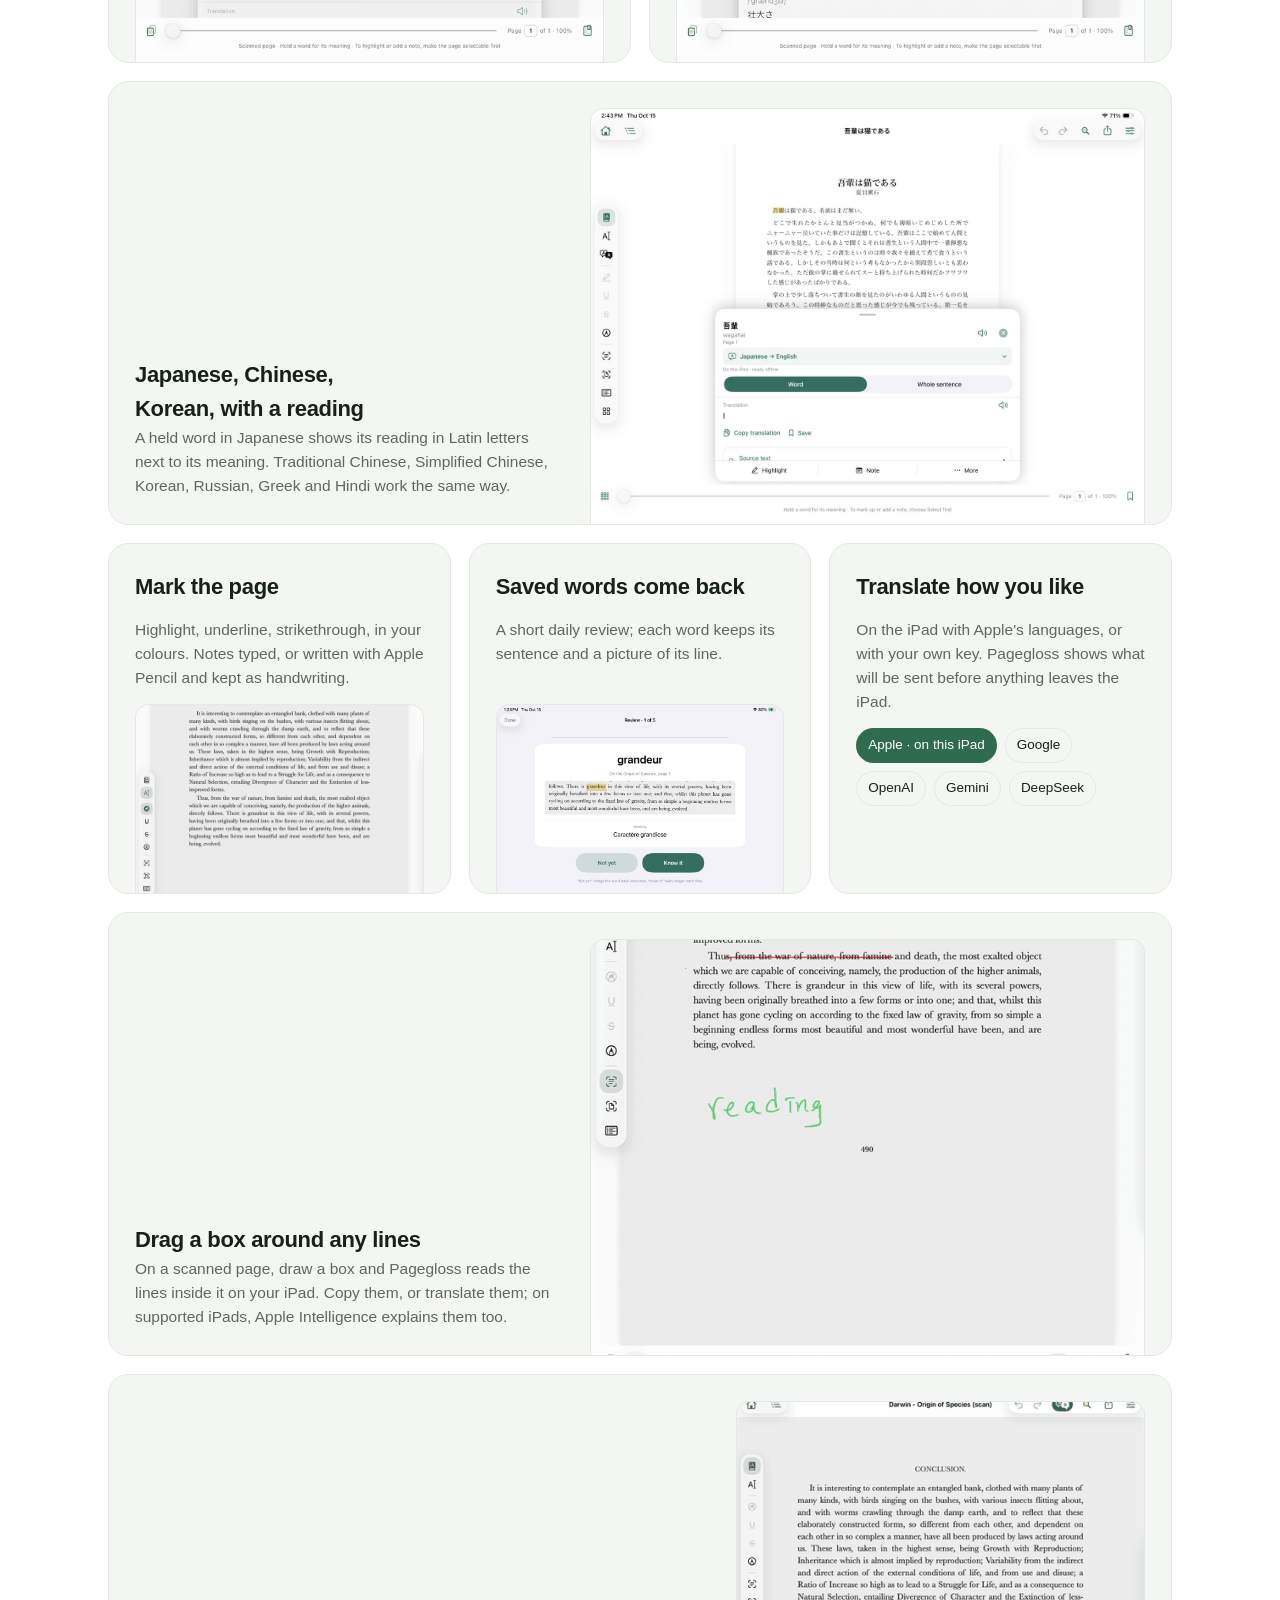
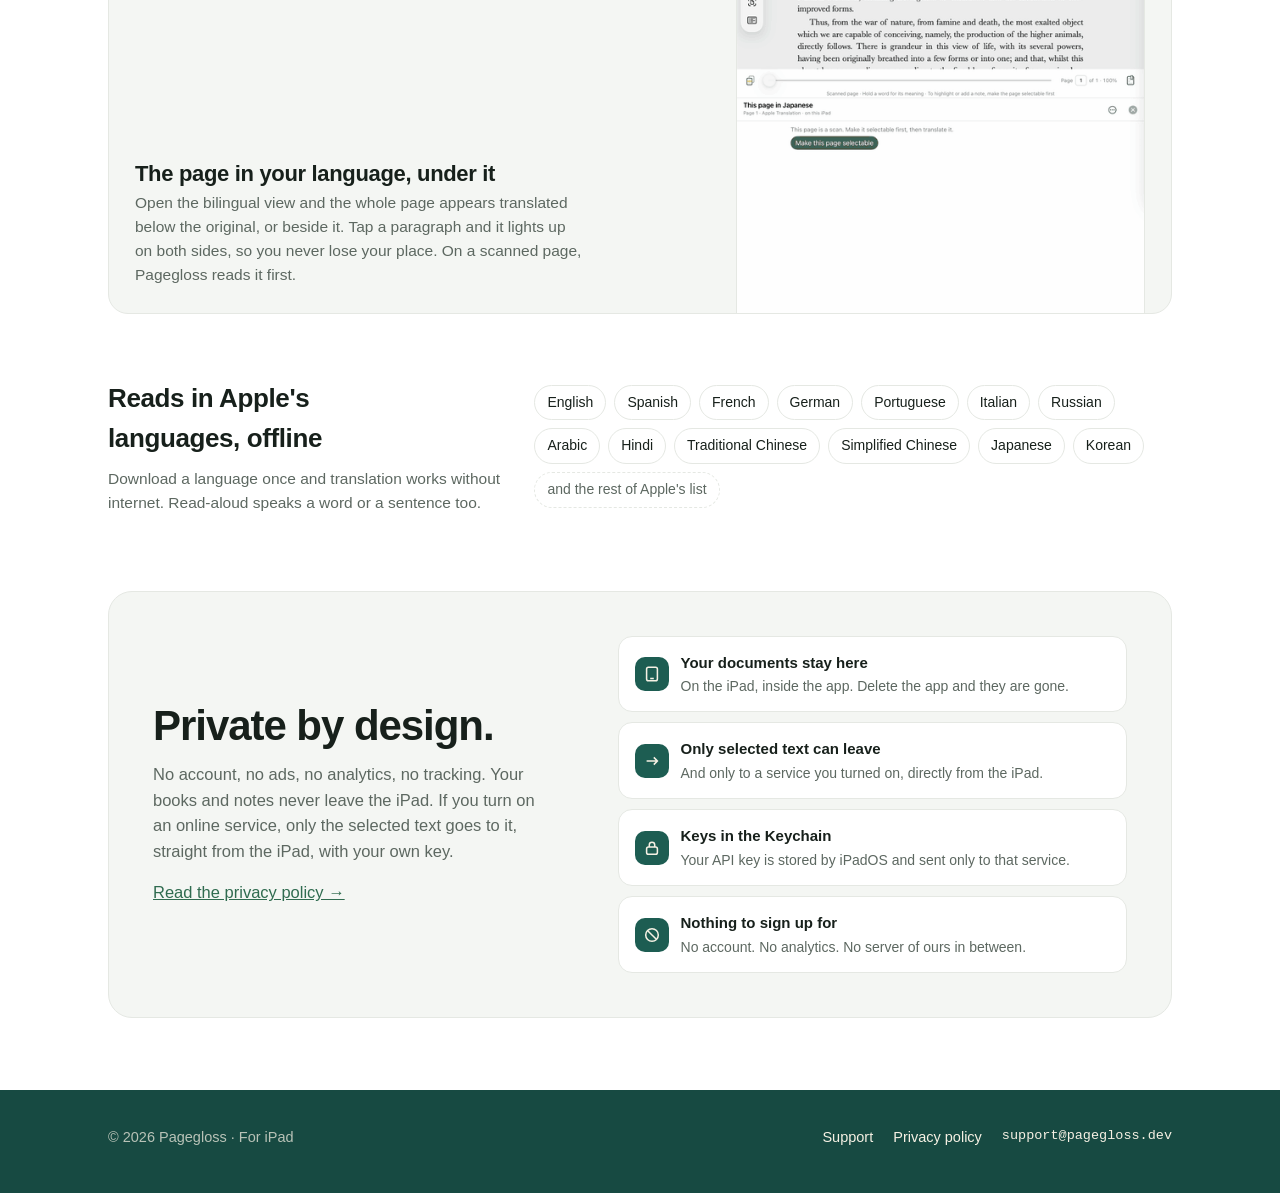
==== commit 16f842cf: "Bilingual page tile with a GIF" ====
--- a/index.html
+++ b/index.html
@@ -113,12 +113,21 @@
           <div class="shot"><img src="/images/box-reader.gif" alt="A box is drawn around a paragraph of a scanned page, the recognized text appears, and Translate shows it in Japanese with a short explanation by Apple Intelligence." loading="lazy" width="720" height="540"></div>
         </div>
       </div>
+      <div class="tile wide">
+        <div class="row tall">
+          <div class="pad">
+            <h3>The page in your language, under it</h3>
+            <p>Open the bilingual view and the whole page appears translated below the original, or beside it. Tap a paragraph and it lights up on both sides, so you never lose your place. On a scanned page, Pagegloss reads it first.</p>
+          </div>
+          <div class="shot"><img src="/images/bilingual.gif" alt="A scanned page opens This page in Japanese below it; after the page is made selectable, tapping a paragraph highlights it on the page and in the Japanese translation." loading="lazy" width="480" height="602"></div>
+        </div>
+      </div>
     </div>
 
     <div class="langs">
       <div>
         <h3>Reads in Apple's languages, offline</h3>
-        <p>Download a language once and translation works without internet. Also: a bilingual page view with the page in your language beside or below it, text recognition for scanned PDFs, and read-aloud.</p>
+        <p>Download a language once and translation works without internet. Read-aloud speaks a word or a sentence too.</p>
       </div>
       <div class="chips"><span>English</span><span>Spanish</span><span>French</span><span>German</span><span>Portuguese</span><span>Italian</span><span>Russian</span><span>Arabic</span><span>Hindi</span><span>Traditional Chinese</span><span>Simplified Chinese</span><span>Japanese</span><span>Korean</span><span class="more">and the rest of Apple's list</span></div>
     </div>
--- a/style.css
+++ b/style.css
@@ -215,6 +215,9 @@
 .tile h3 { font-size: 22px; font-weight: 600; letter-spacing: -.015em; }
 .tile p { color: var(--muted); font-size: 15.5px; max-width: 52ch; }
 .tile.wide .row { display: grid; grid-template-columns: minmax(0, 1fr) minmax(0, 1.3fr); gap: 28px; align-items: end; }
+/* A portrait picture (the bilingual page): a narrower picture column, kept to a readable height. */
+.tile.wide .row.tall { grid-template-columns: minmax(0, 1.4fr) minmax(0, 1fr); }
+.tile.wide .row.tall .shot { max-width: 440px; width: 100%; justify-self: end; }
 .tile .pad { padding-bottom: 26px; }
 
 .shot { border-radius: 14px 14px 0 0; overflow: hidden; border: 1px solid var(--line); border-bottom: 0; background: var(--page); min-width: 0; margin-top: auto; }
@@ -296,6 +299,8 @@
 /* ---------- responsive ---------- */
 @media (max-width: 900px) {
   .hero, .privacy-card, .langs, .tile.wide .row { grid-template-columns: 1fr; }
+  .tile.wide .row.tall { grid-template-columns: 1fr; }
+  .tile.wide .row.tall .shot { justify-self: center; }
   .hero .copy { padding-bottom: 8px; }
   .tile, .tile.third { grid-column: span 6; }
   .nav, .hero, .sect, .privacy, .foot-in, .doc, .bar { padding-left: 18px; padding-right: 18px; }
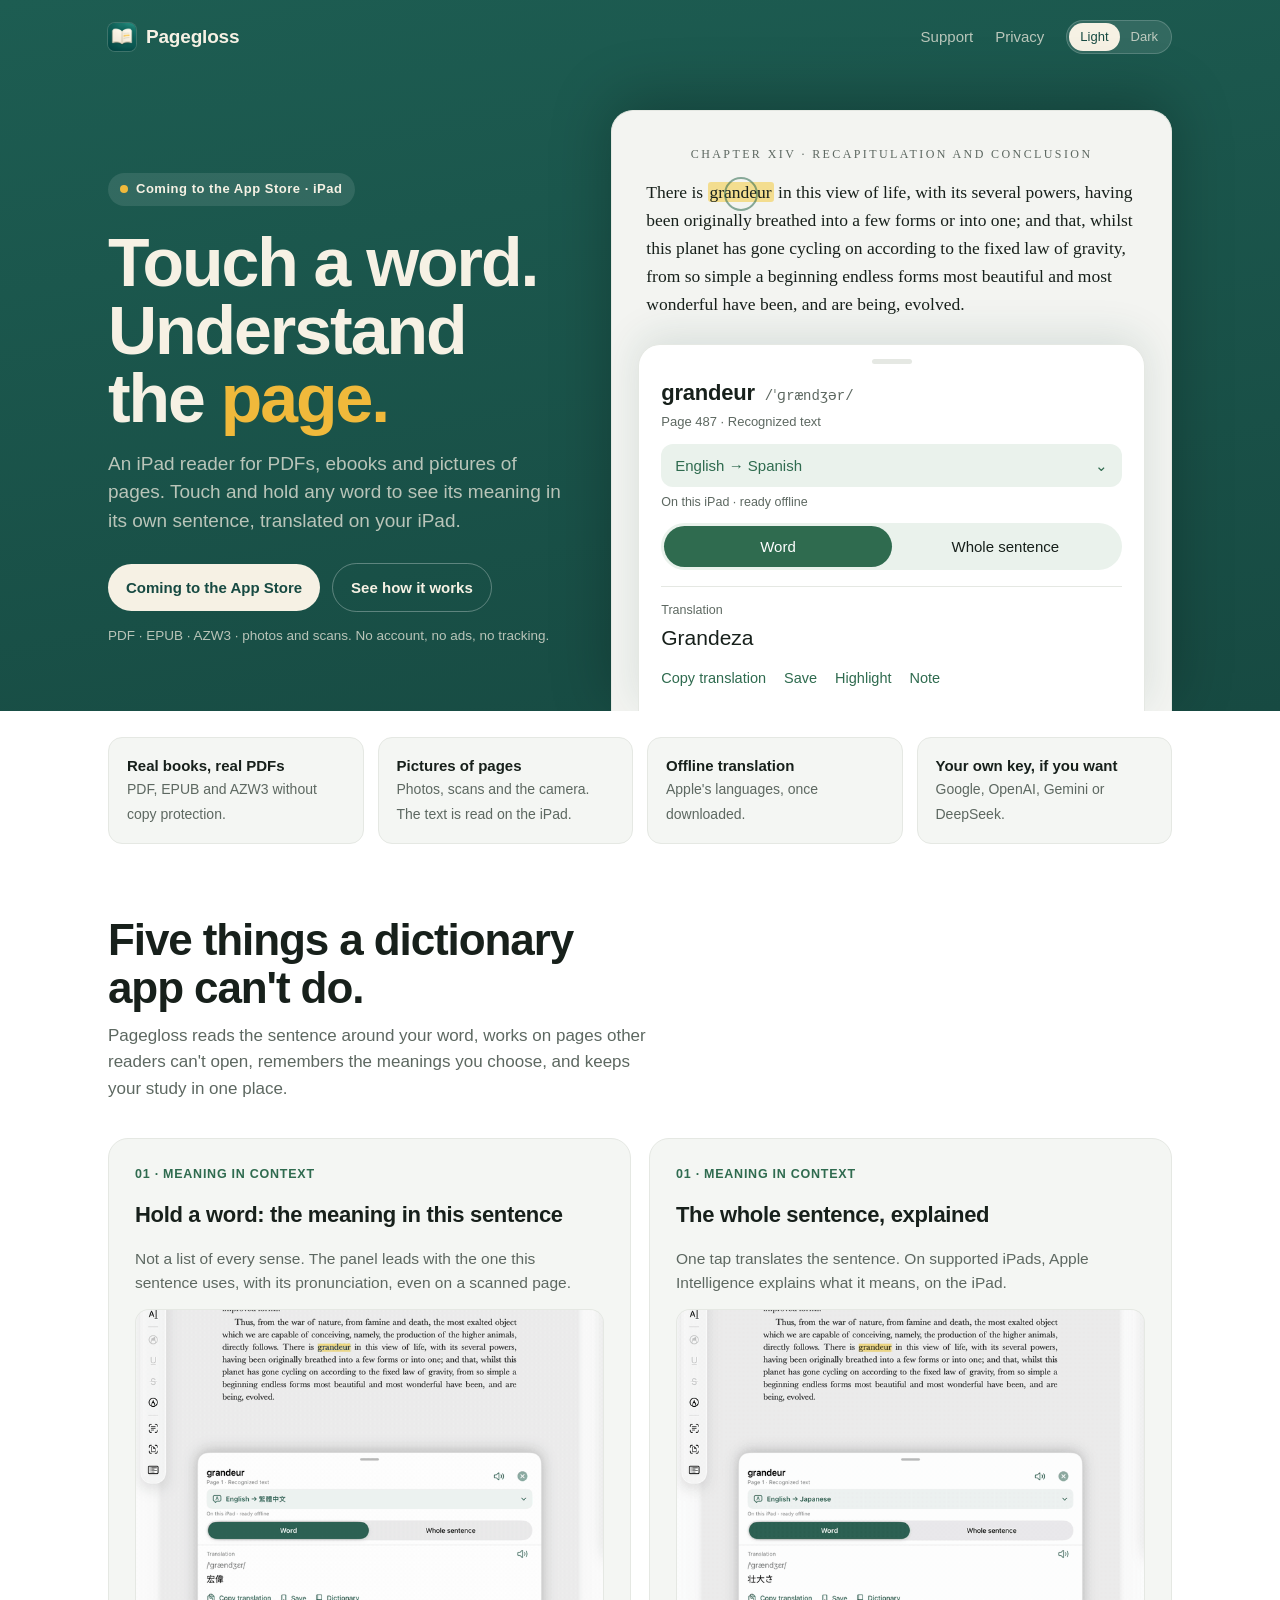
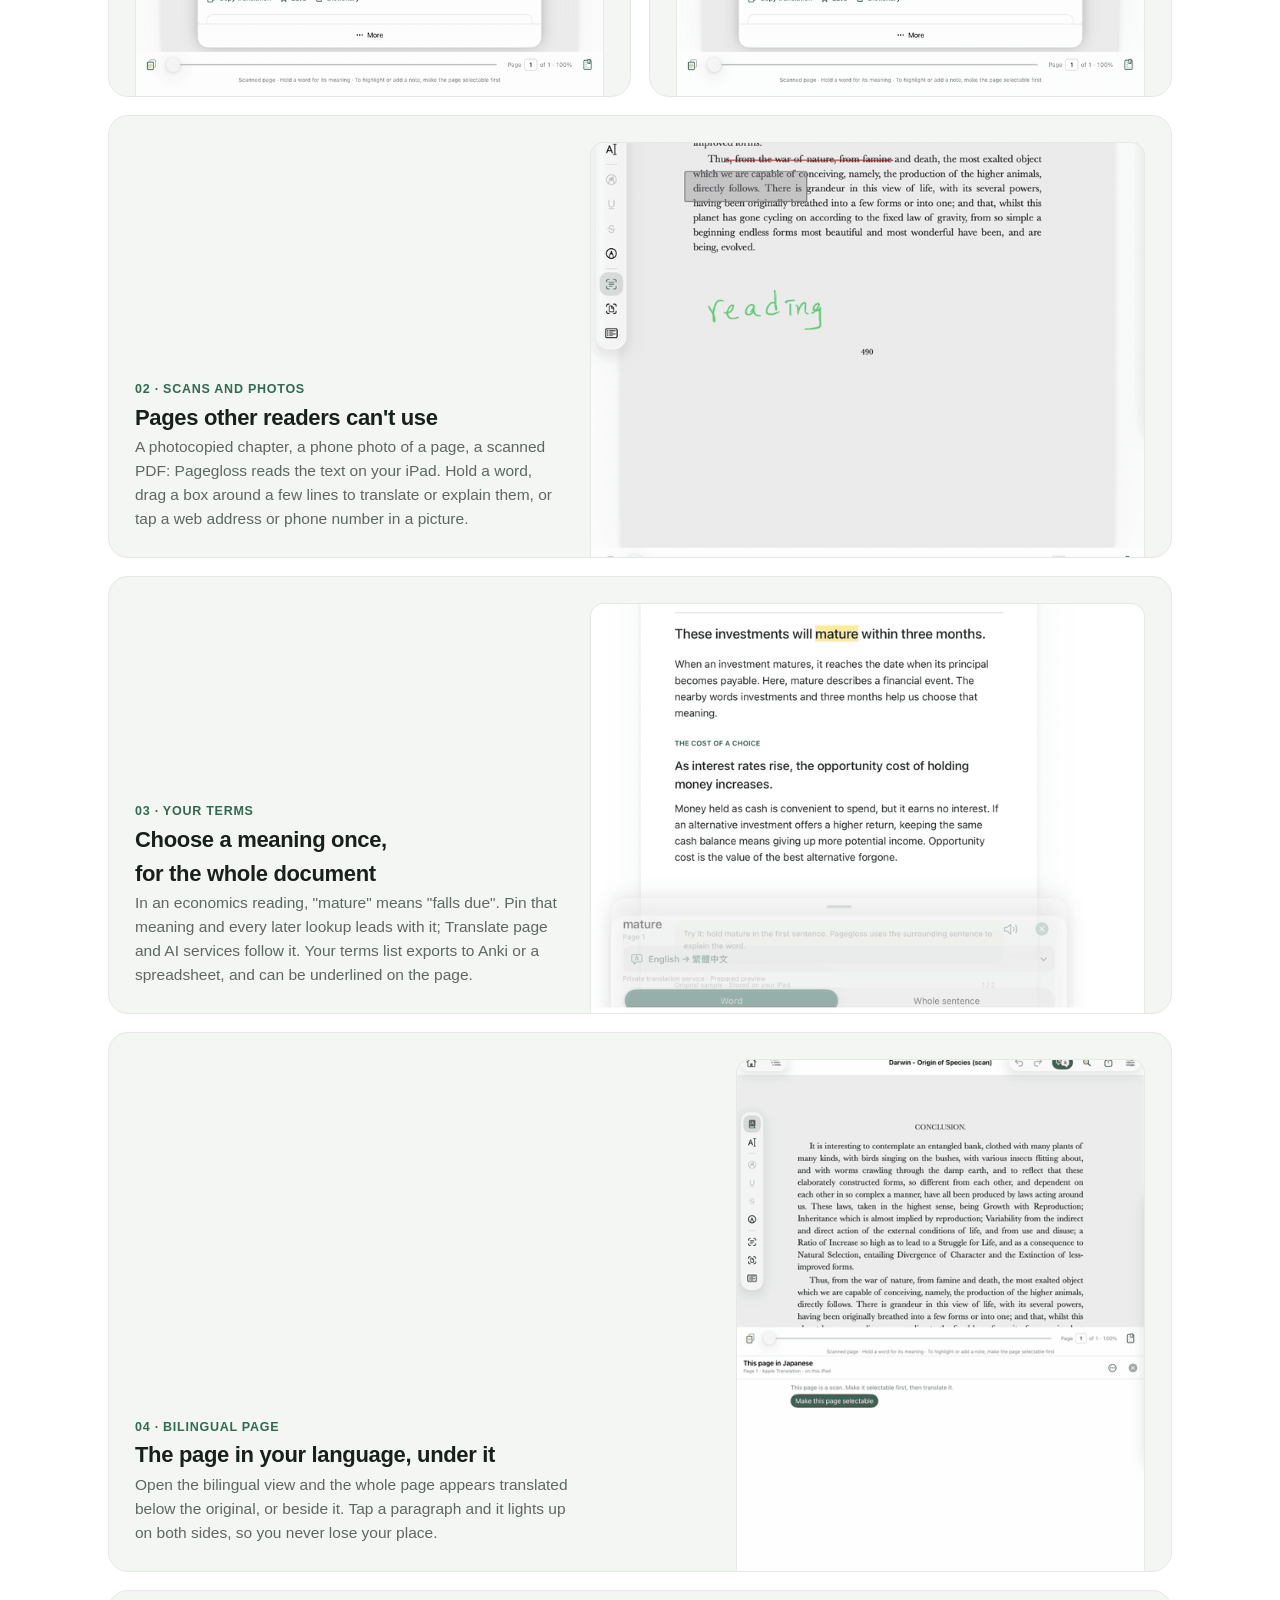
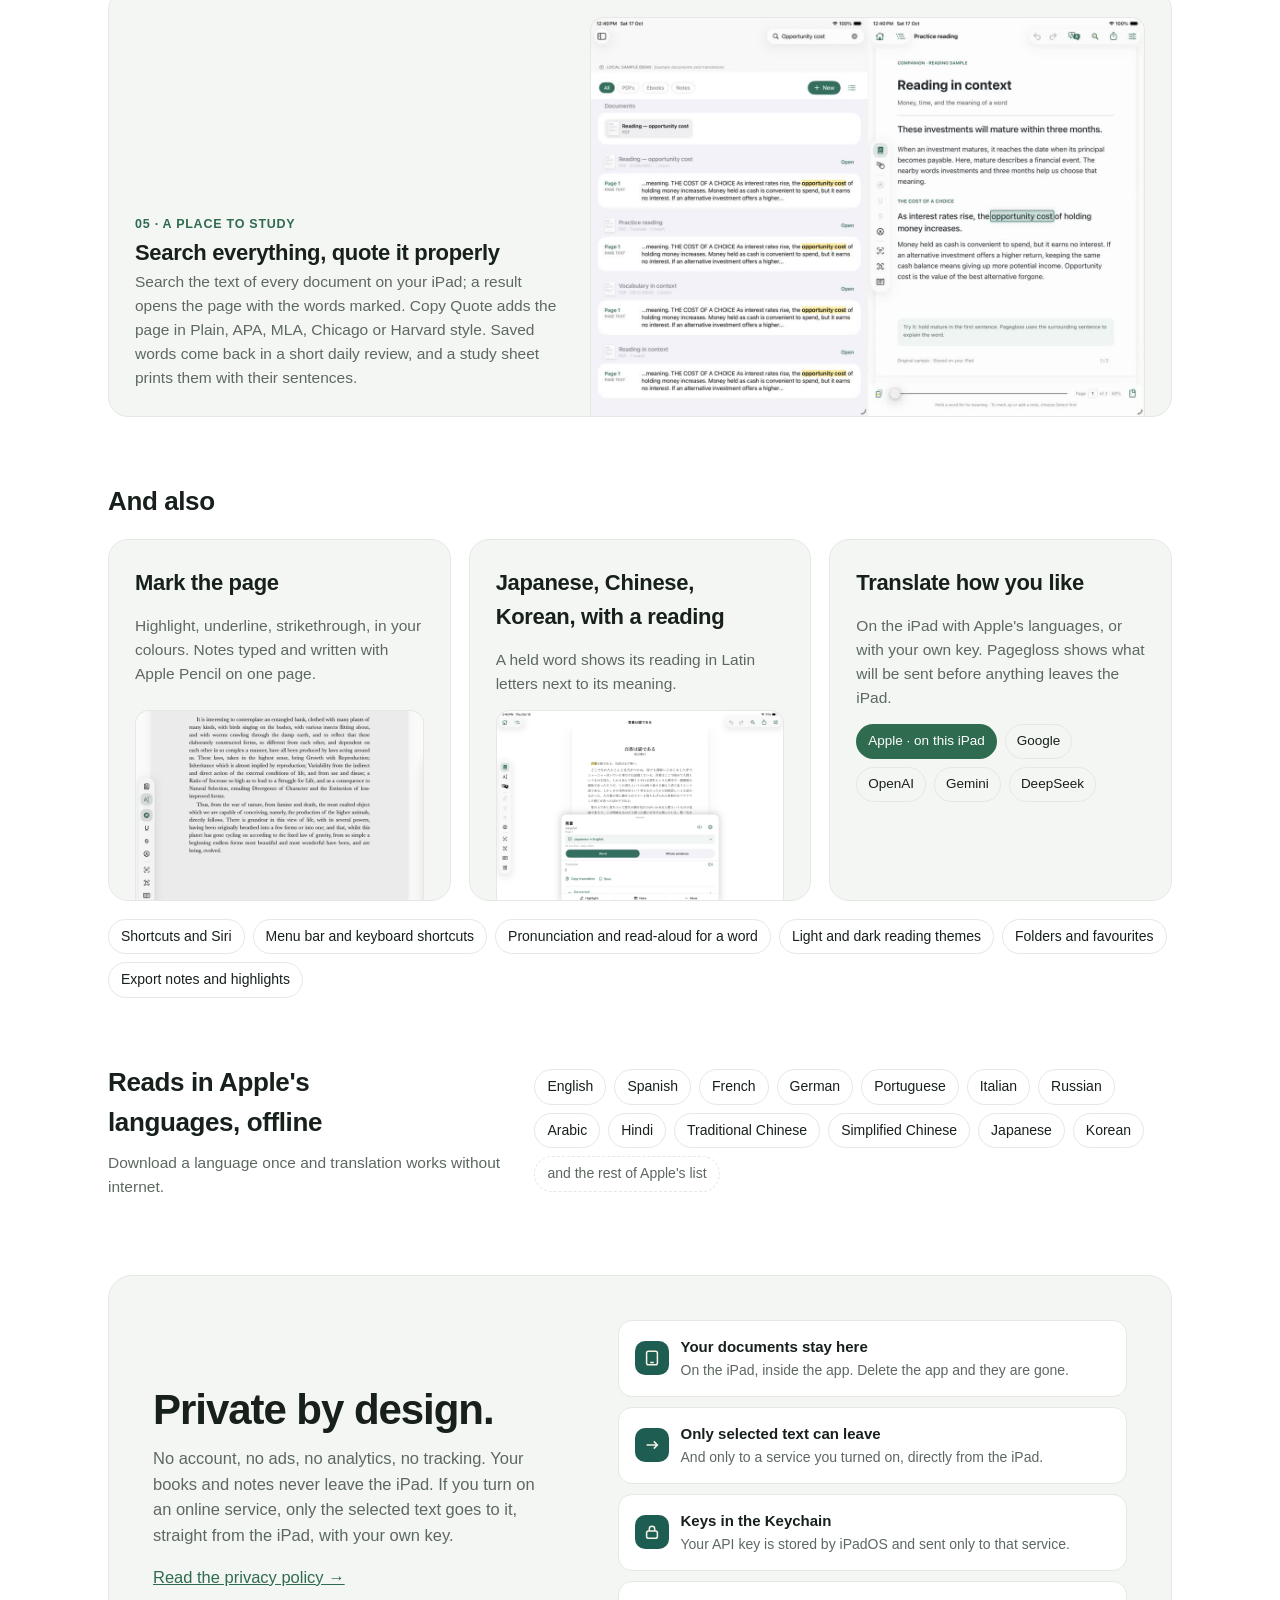
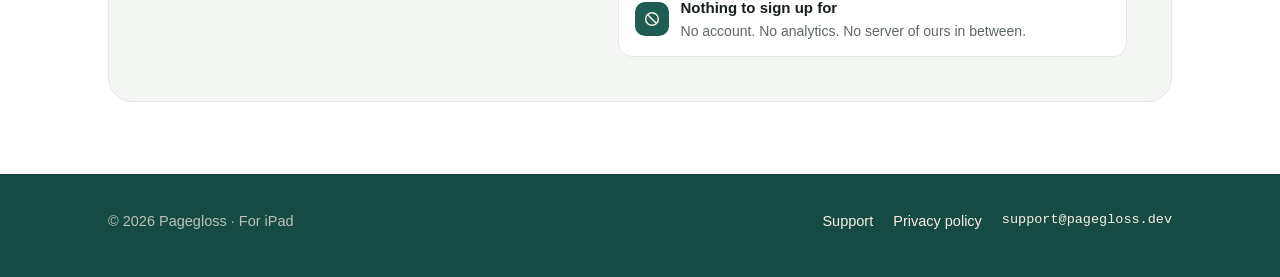
==== commit 7c7847b6: "Features rebuilt around five standout features; terms GIF and library search picture" ====
--- a/index.html
+++ b/index.html
@@ -66,68 +66,92 @@
   </section>
 
   <section class="sect" id="how">
-    <h2 class="kicker">What a word means here, not everywhere.</h2>
-    <p class="sub">The panel shows the meaning of the word in this sentence. Whole sentence translates the sentence; on supported iPads, Apple Intelligence explains it. English words show their pronunciation.</p>
+    <h2 class="kicker">Five things a dictionary app can't do.</h2>
+    <p class="sub">Pagegloss reads the sentence around your word, works on pages other readers can't open, remembers the meanings you choose, and keeps your study in one place.</p>
 
     <div class="tiles">
       <div class="tile">
-        <h3>Hold a word, even on a scanned page</h3>
-        <p>Pagegloss reads the line on your iPad first, so a photocopied chapter works like any other PDF.</p>
+        <span class="num">01 · Meaning in context</span>
+        <h3>Hold a word: the meaning in this sentence</h3>
+        <p>Not a list of every sense. The panel leads with the one this sentence uses, with its pronunciation, even on a scanned page.</p>
         <div class="shot crop"><img src="/images/hold-word.gif" alt="A scanned page in Pagegloss: the word grandeur is held and the panel rises with its pronunciation and the Traditional Chinese meaning 宏偉." loading="lazy" width="720" height="594"></div>
       </div>
       <div class="tile">
+        <span class="num">01 · Meaning in context</span>
         <h3>The whole sentence, explained</h3>
-        <p>A translation of the sentence, and on supported iPads a short explanation written by Apple Intelligence.</p>
+        <p>One tap translates the sentence. On supported iPads, Apple Intelligence explains what it means, on the iPad.</p>
         <div class="shot crop"><img src="/images/sentence.gif" alt="The word grandeur is held, then Whole sentence shows the sentence translated into Japanese with a short explanation by Apple Intelligence." loading="lazy" width="720" height="594"></div>
       </div>
+
       <div class="tile wide">
         <div class="row">
           <div class="pad">
-            <h3>Japanese, Chinese, Korean, with a reading</h3>
-            <p>A held word in Japanese shows its reading in Latin letters next to its meaning. Traditional Chinese, Simplified Chinese, Korean, Russian, Greek and Hindi work the same way.</p>
+            <span class="num">02 · Scans and photos</span>
+            <h3>Pages other readers can't use</h3>
+            <p>A photocopied chapter, a phone photo of a page, a scanned PDF: Pagegloss reads the text on your iPad. Hold a word, drag a box around a few lines to translate or explain them, or tap a web address or phone number in a picture.</p>
           </div>
-          <div class="shot"><img src="/images/japanese.jpg" alt="A Japanese page with the word 吾輩 held, its reading wagahai and the English translation I." loading="lazy" width="1400" height="1050"></div>
+          <div class="shot"><img src="/images/box-reader.gif" alt="A box is drawn around a paragraph of a scanned page, the recognized text appears, and Translate shows it in Japanese with a short explanation by Apple Intelligence." loading="lazy" width="720" height="540"></div>
         </div>
       </div>
+
+      <div class="tile wide">
+        <div class="row">
+          <div class="pad">
+            <span class="num">03 · Your terms</span>
+            <h3>Choose a meaning once, for the whole document</h3>
+            <p>In an economics reading, "mature" means "falls due". Pin that meaning and every later lookup leads with it; Translate page and AI services follow it. Your terms list exports to Anki or a spreadsheet, and can be underlined on the page.</p>
+          </div>
+          <div class="shot"><img src="/images/terms.gif" alt="The word mature is held; from More, Use this meaning in this document opens a card with the meaning 到期, and after Pin the panel leads with Your term." loading="lazy" width="720" height="532"></div>
+        </div>
+      </div>
+
+      <div class="tile wide">
+        <div class="row tall">
+          <div class="pad">
+            <span class="num">04 · Bilingual page</span>
+            <h3>The page in your language, under it</h3>
+            <p>Open the bilingual view and the whole page appears translated below the original, or beside it. Tap a paragraph and it lights up on both sides, so you never lose your place.</p>
+          </div>
+          <div class="shot"><img src="/images/bilingual.gif" alt="A scanned page opens This page in Japanese below it; after the page is made selectable, tapping a paragraph highlights it on the page and in the Japanese translation." loading="lazy" width="480" height="602"></div>
+        </div>
+      </div>
+
+      <div class="tile wide">
+        <div class="row">
+          <div class="pad">
+            <span class="num">05 · A place to study</span>
+            <h3>Search everything, quote it properly</h3>
+            <p>Search the text of every document on your iPad; a result opens the page with the words marked. Copy Quote adds the page in Plain, APA, MLA, Chicago or Harvard style. Saved words come back in a short daily review, and a study sheet prints them with their sentences.</p>
+          </div>
+          <div class="shot"><img src="/images/search.jpg" alt="Library search for opportunity cost lists matches grouped by document; the chosen result opens the PDF with the words outlined." loading="lazy" width="1200" height="864"></div>
+        </div>
+      </div>
+    </div>
+
+    <h3 class="also">And also</h3>
+    <div class="tiles">
       <div class="tile third">
         <h3>Mark the page</h3>
-        <p>Highlight, underline, strikethrough, in your colours. Notes typed, or written with Apple Pencil and kept as handwriting.</p>
+        <p>Highlight, underline, strikethrough, in your colours. Notes typed and written with Apple Pencil on one page.</p>
         <div class="shot crop top"><img src="/images/marks.gif" alt="On a scanned page, a phrase is highlighted, a line underlined and words struck through, then the word reading is written with Apple Pencil." loading="lazy" width="640" height="420"></div>
       </div>
       <div class="tile third">
-        <h3>Saved words come back</h3>
-        <p>A short daily review; each word keeps its sentence and a picture of its line.</p>
-        <div class="shot crop top"><img src="/images/review.jpg" alt="The daily review card for grandeur, with the picture of its line and the French meaning." loading="lazy" width="900" height="1200"></div>
+        <h3>Japanese, Chinese, Korean, with a reading</h3>
+        <p>A held word shows its reading in Latin letters next to its meaning.</p>
+        <div class="shot crop top"><img src="/images/japanese.jpg" alt="A Japanese page with the word 吾輩 held, its reading wagahai and the English translation I." loading="lazy" width="1400" height="1050"></div>
       </div>
       <div class="tile third">
         <h3>Translate how you like</h3>
         <p>On the iPad with Apple's languages, or with your own key. Pagegloss shows what will be sent before anything leaves the iPad.</p>
         <div class="svc"><span class="on">Apple · on this iPad</span><span>Google</span><span>OpenAI</span><span>Gemini</span><span>DeepSeek</span></div>
       </div>
-      <div class="tile wide">
-        <div class="row">
-          <div class="pad">
-            <h3>Drag a box around any lines</h3>
-            <p>On a scanned page, draw a box and Pagegloss reads the lines inside it on your iPad. Copy them, or translate them; on supported iPads, Apple Intelligence explains them too.</p>
-          </div>
-          <div class="shot"><img src="/images/box-reader.gif" alt="A box is drawn around a paragraph of a scanned page, the recognized text appears, and Translate shows it in Japanese with a short explanation by Apple Intelligence." loading="lazy" width="720" height="540"></div>
-        </div>
-      </div>
-      <div class="tile wide">
-        <div class="row tall">
-          <div class="pad">
-            <h3>The page in your language, under it</h3>
-            <p>Open the bilingual view and the whole page appears translated below the original, or beside it. Tap a paragraph and it lights up on both sides, so you never lose your place. On a scanned page, Pagegloss reads it first.</p>
-          </div>
-          <div class="shot"><img src="/images/bilingual.gif" alt="A scanned page opens This page in Japanese below it; after the page is made selectable, tapping a paragraph highlights it on the page and in the Japanese translation." loading="lazy" width="480" height="602"></div>
-        </div>
-      </div>
     </div>
+    <div class="chips extras" aria-label="More features"><span>Shortcuts and Siri</span><span>Menu bar and keyboard shortcuts</span><span>Pronunciation and read-aloud for a word</span><span>Light and dark reading themes</span><span>Folders and favourites</span><span>Export notes and highlights</span></div>
 
     <div class="langs">
       <div>
         <h3>Reads in Apple's languages, offline</h3>
-        <p>Download a language once and translation works without internet. Read-aloud speaks a word or a sentence too.</p>
+        <p>Download a language once and translation works without internet.</p>
       </div>
       <div class="chips"><span>English</span><span>Spanish</span><span>French</span><span>German</span><span>Portuguese</span><span>Italian</span><span>Russian</span><span>Arabic</span><span>Hindi</span><span>Traditional Chinese</span><span>Simplified Chinese</span><span>Japanese</span><span>Korean</span><span class="more">and the rest of Apple's list</span></div>
     </div>
--- a/style.css
+++ b/style.css
@@ -212,6 +212,10 @@
 }
 .tile.wide { grid-column: span 6; }
 .tile.third { grid-column: span 2; }
+.num { font-size: 12.5px; font-weight: 600; letter-spacing: .06em; text-transform: uppercase; color: var(--accent); }
+.also { font-size: 26px; font-weight: 600; letter-spacing: -.015em; margin-top: 64px; }
+.also + .tiles { margin-top: 18px; }
+.chips.extras { margin-top: 18px; }
 .tile h3 { font-size: 22px; font-weight: 600; letter-spacing: -.015em; }
 .tile p { color: var(--muted); font-size: 15.5px; max-width: 52ch; }
 .tile.wide .row { display: grid; grid-template-columns: minmax(0, 1fr) minmax(0, 1.3fr); gap: 28px; align-items: end; }
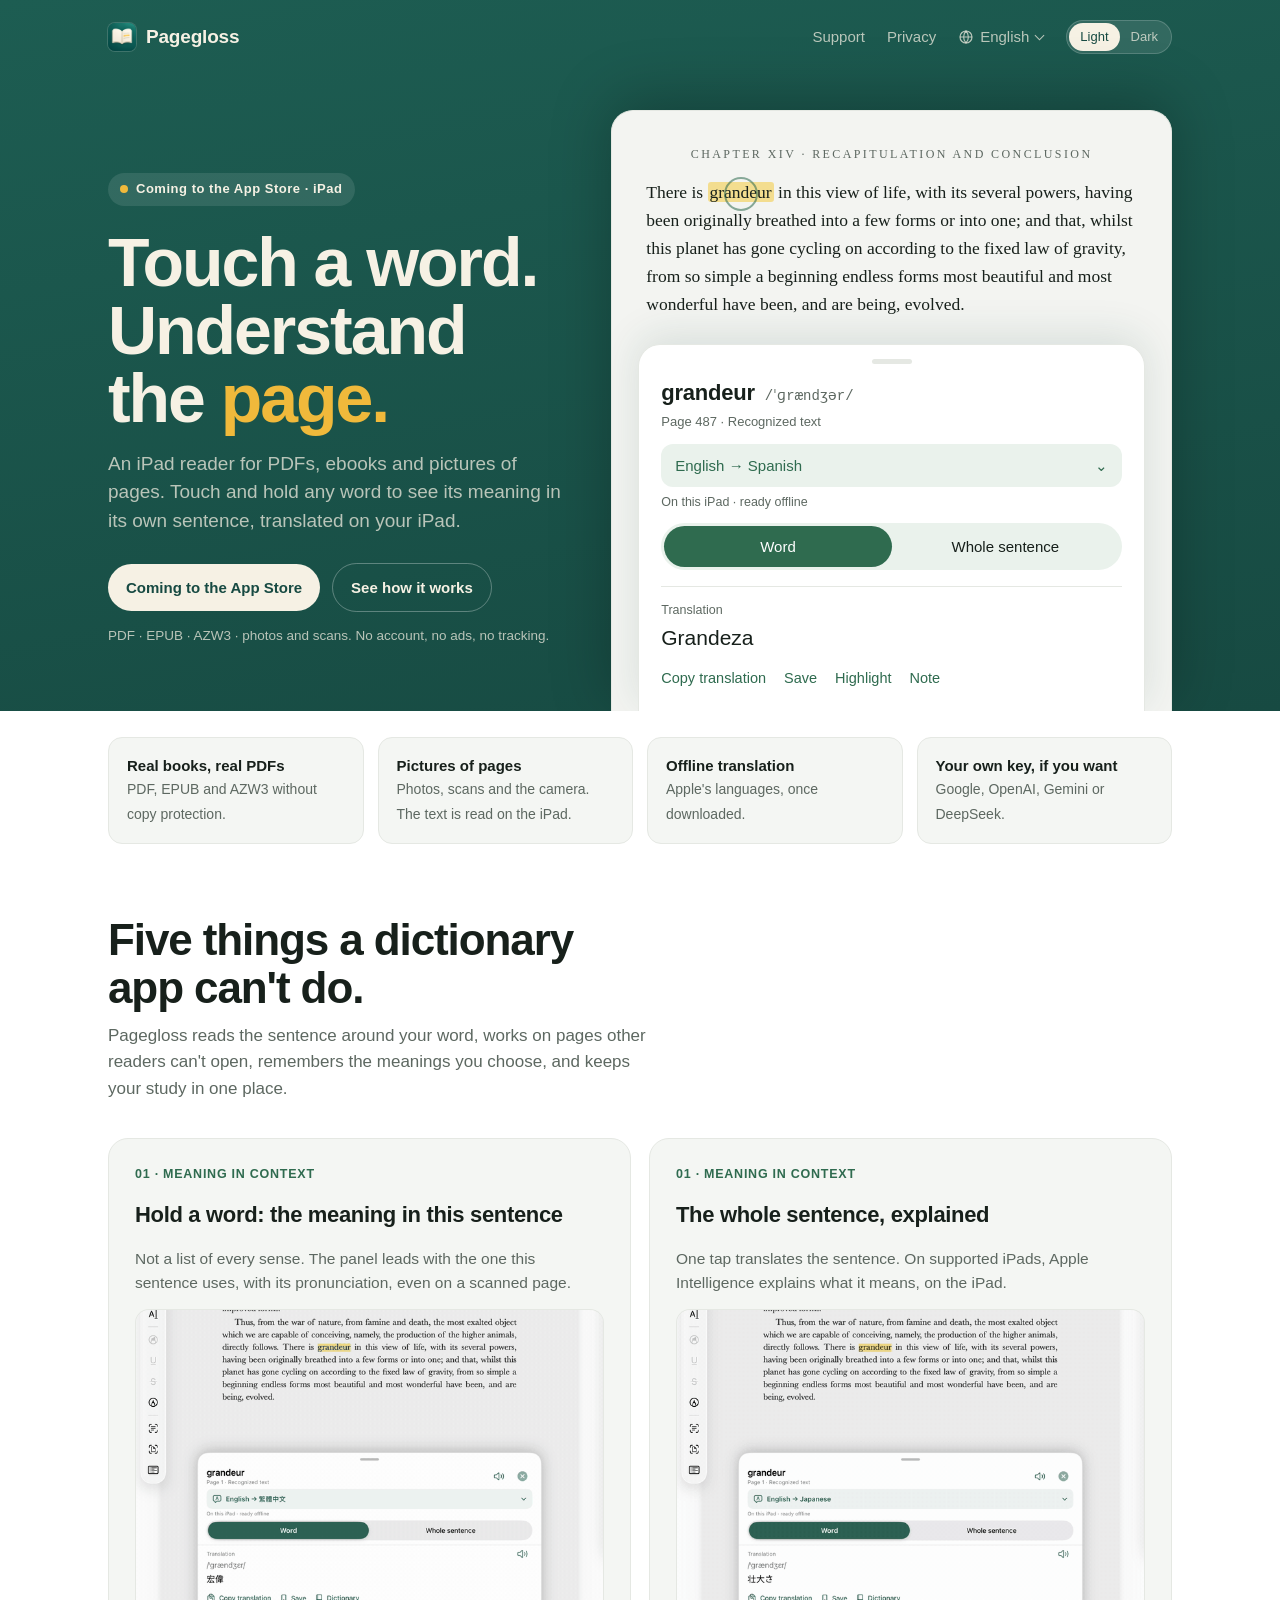
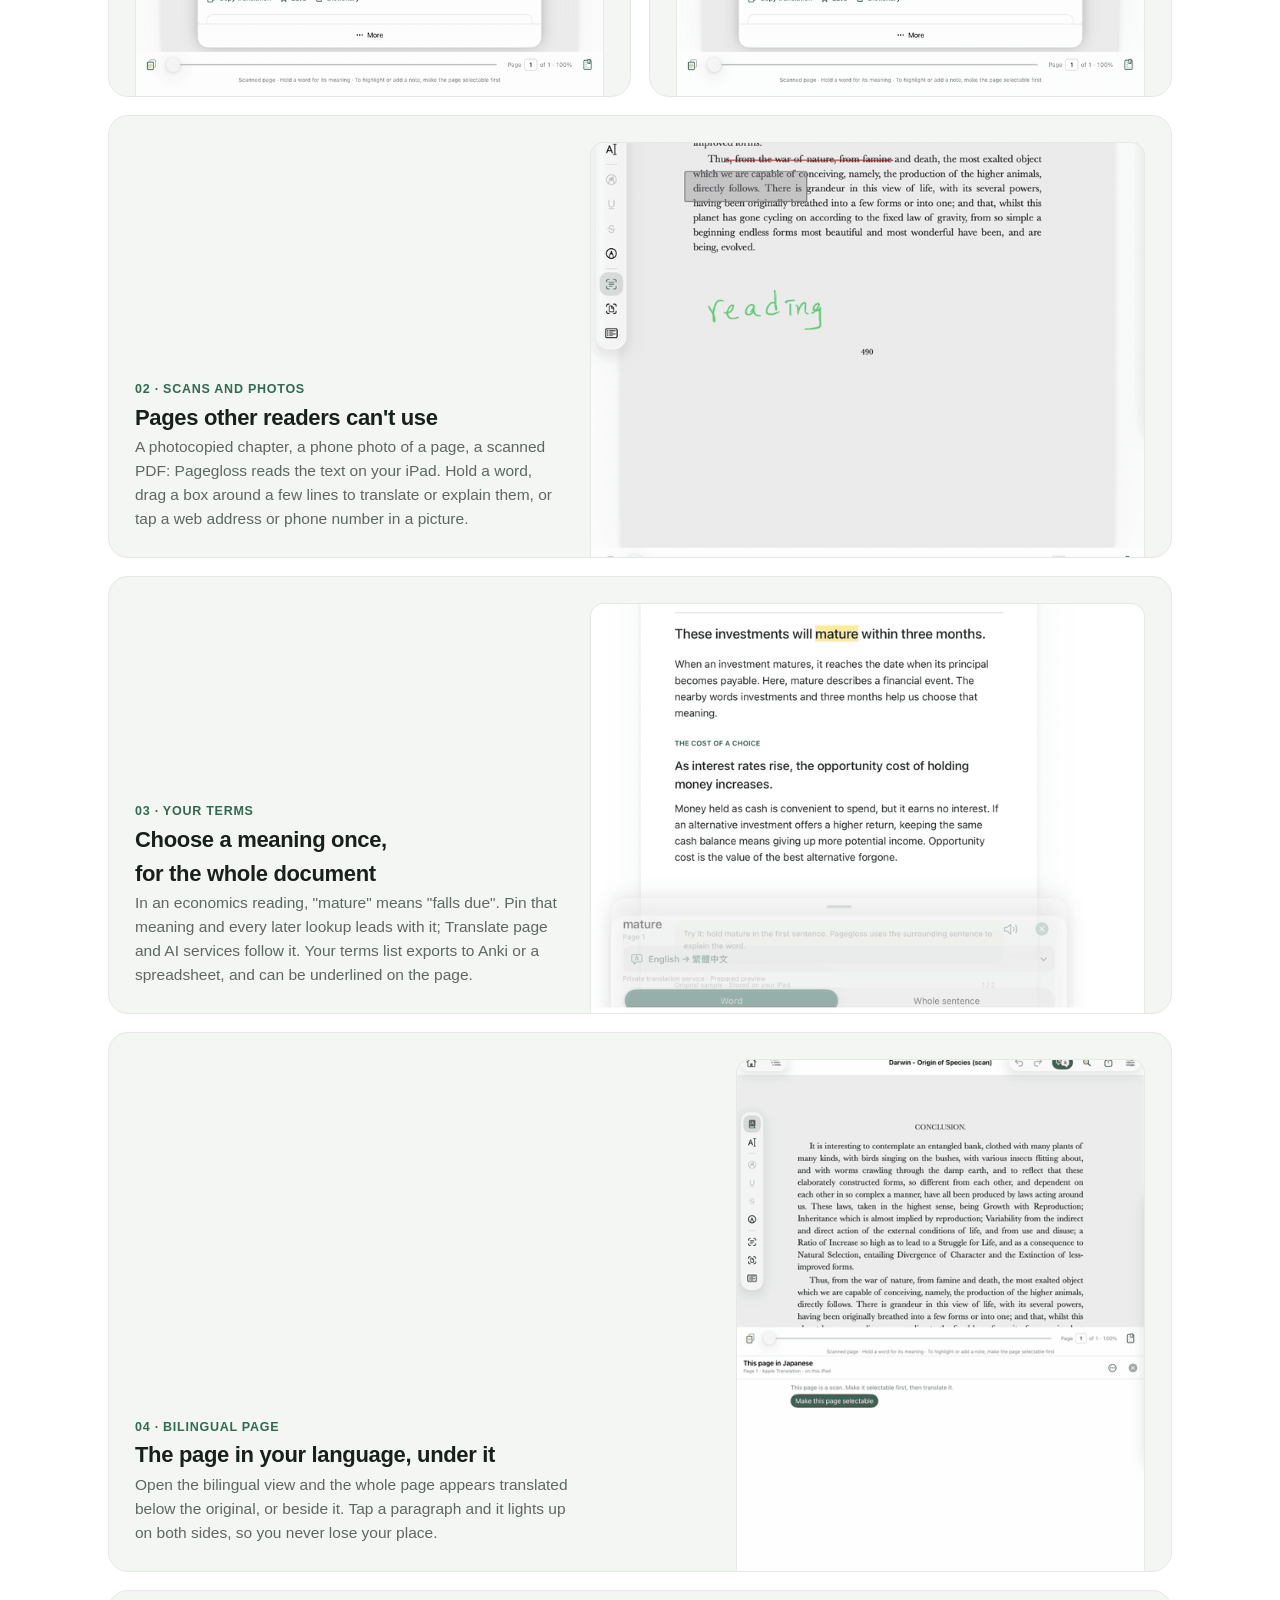
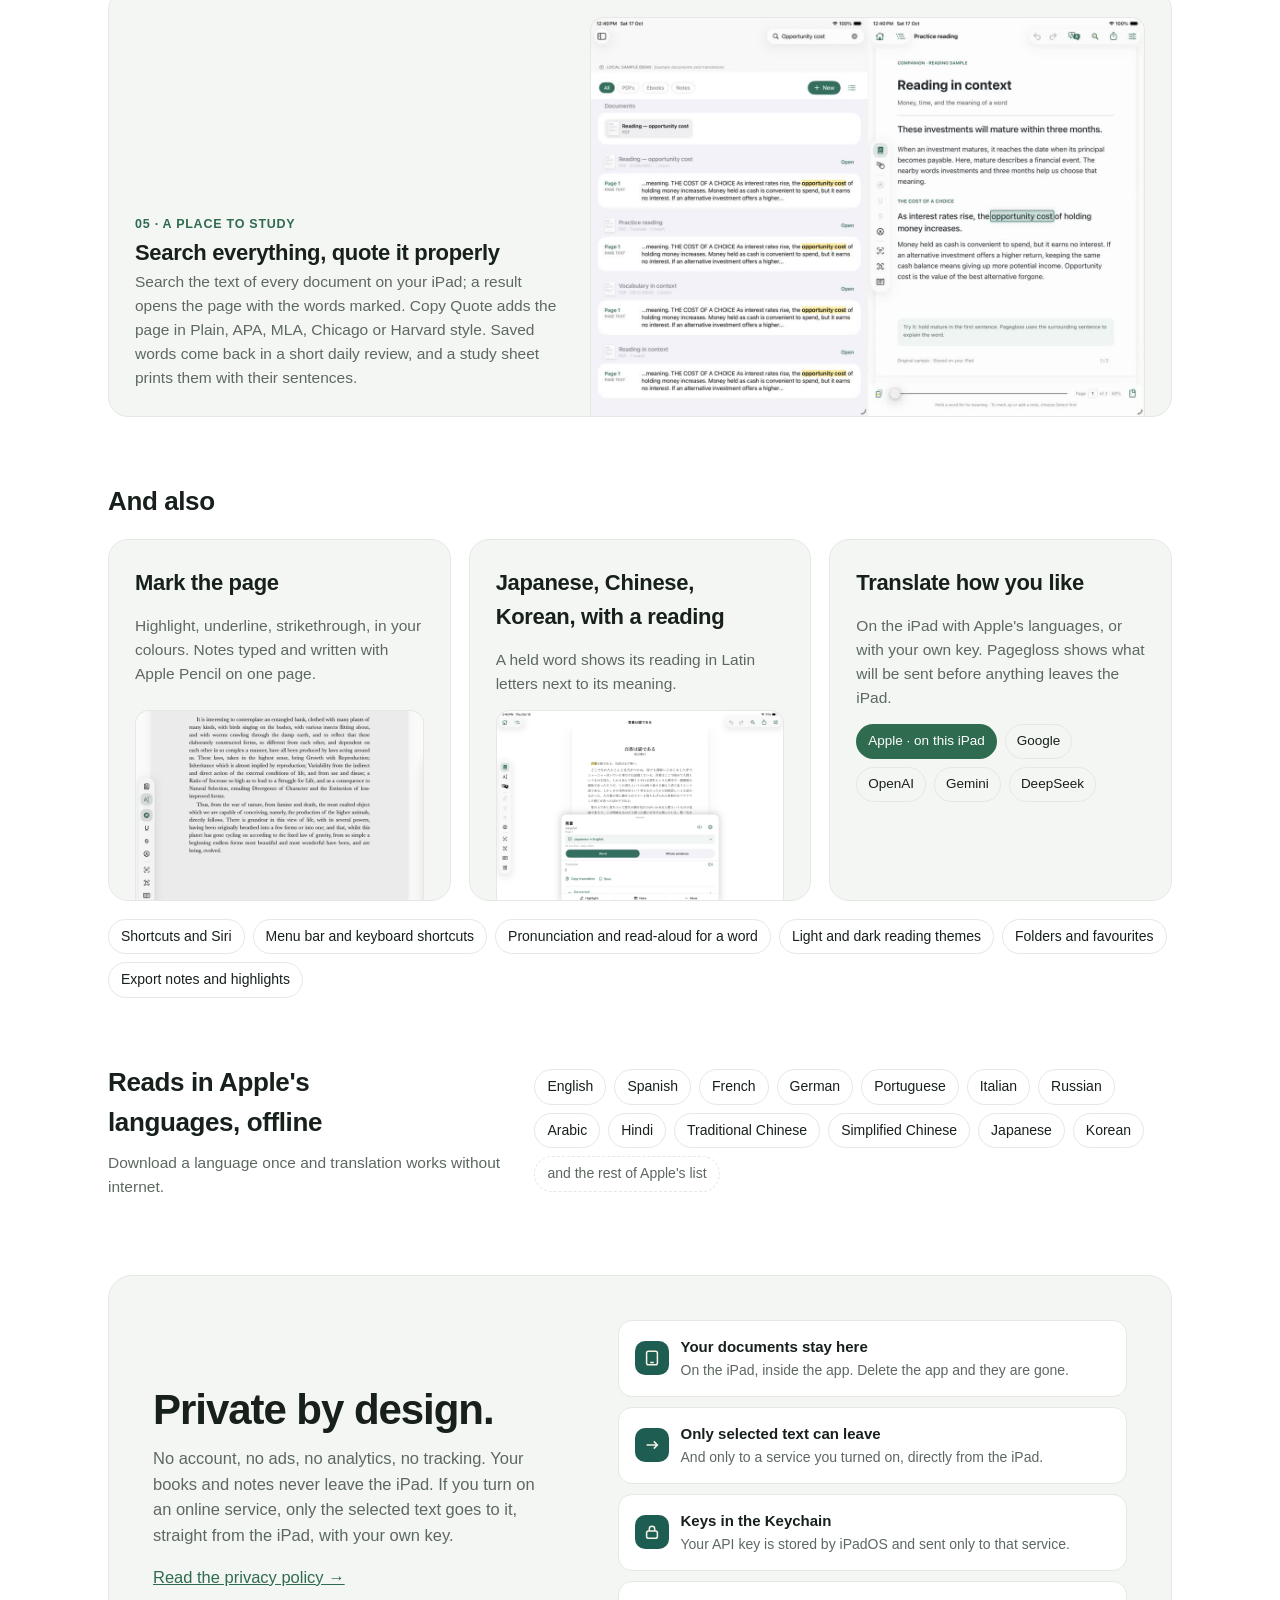
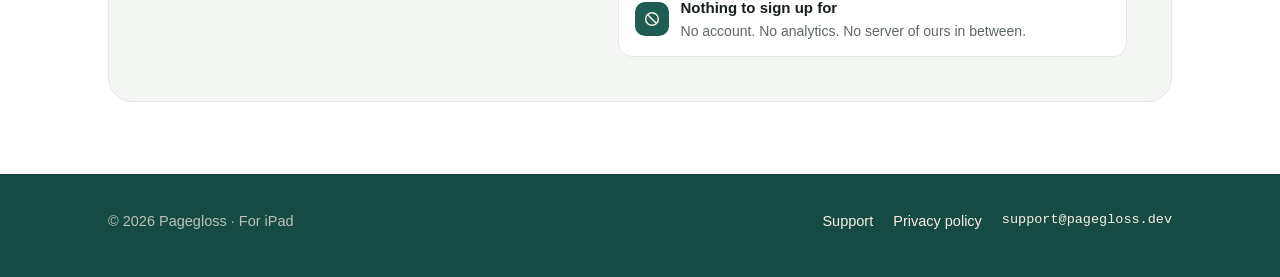
==== commit 78e7e04b: "Add Traditional Chinese, Simplified Chinese and Japanese pages /zh-hant/, /zh-hans/ and /ja/ copies " ====
--- a/index.html
+++ b/index.html
@@ -8,6 +8,11 @@
 <meta name="theme-color" content="#1d5d52">
 <link rel="icon" href="/images/icon-64.png" type="image/png" sizes="64x64">
 <link rel="apple-touch-icon" href="/images/apple-touch-icon.png">
+<link rel="alternate" hreflang="zh-Hant" href="https://pagegloss.dev/zh-hant/">
+<link rel="alternate" hreflang="zh-Hans" href="https://pagegloss.dev/zh-hans/">
+<link rel="alternate" hreflang="ja" href="https://pagegloss.dev/ja/">
+<link rel="alternate" hreflang="en" href="https://pagegloss.dev/">
+<link rel="alternate" hreflang="x-default" href="https://pagegloss.dev/">
 <link rel="stylesheet" href="/style.css">
 <script src="/theme.js"></script>
 </head>
@@ -19,6 +24,15 @@
     <nav>
       <a href="/support/">Support</a>
       <a href="/privacy/">Privacy</a>
+      <details class="lang-menu">
+        <summary><svg viewBox="0 0 20 20" fill="none" stroke="currentColor" stroke-width="1.5" aria-hidden="true"><circle cx="10" cy="10" r="7.5"/><path d="M2.5 10h15M10 2.5c2 2.1 3 4.6 3 7.5s-1 5.4-3 7.5c-2-2.1-3-4.6-3-7.5s1-5.4 3-7.5z"/></svg><span class="vh">Language: </span>English</summary>
+        <ul>
+          <li><a href="/zh-hant/" hreflang="zh-Hant" lang="zh-Hant">繁體中文</a></li>
+          <li><a href="/zh-hans/" hreflang="zh-Hans" lang="zh-Hans">简体中文</a></li>
+          <li><a href="/ja/" hreflang="ja" lang="ja">日本語</a></li>
+          <li><a href="/" hreflang="en" lang="en" aria-current="true">English</a></li>
+        </ul>
+      </details>
       <div class="theme" role="group" aria-label="Appearance">
         <button type="button" data-theme="light" aria-pressed="false">Light</button>
         <button type="button" data-theme="dark" aria-pressed="false">Dark</button>
--- a/style.css
+++ b/style.css
@@ -83,7 +83,7 @@
 
 /* ---------- header ---------- */
 .nav {
-  display: flex; align-items: center; justify-content: space-between; gap: 16px;
+  display: flex; flex-wrap: wrap; align-items: center; justify-content: space-between; gap: 12px 16px;
   padding: 20px 28px; max-width: 1120px; margin: 0 auto; position: relative;
 }
 .brand {
@@ -92,7 +92,7 @@
 }
 .brand img { width: 28px; height: 28px; border-radius: 7px; }
 .nav nav { display: flex; align-items: center; gap: 22px; font-size: 15px; }
-.nav nav a { color: var(--muted); text-decoration: none; }
+.nav nav a { color: var(--muted); text-decoration: none; white-space: nowrap; }
 .nav nav a[aria-current="page"] { color: var(--accent); }
 .nav nav a:hover { color: var(--fg); }
 
@@ -103,9 +103,39 @@
   background: var(--card); border: 1px solid var(--line); border-radius: 999px; padding: 2px;
 }
 .theme button {
-  padding: 4px 11px; border-radius: 999px; font-size: 13px; color: var(--muted); line-height: 1.5;
+  padding: 4px 11px; border-radius: 999px; font-size: 13px; color: var(--muted); line-height: 1.5; white-space: nowrap;
 }
 .theme button[aria-pressed="true"] { background: var(--accent); color: var(--accent-ink); }
+
+/* the language menu: a plain <details>, so it works without JavaScript; theme.js only closes it
+   on a click elsewhere or Escape */
+.vh { position: absolute; width: 1px; height: 1px; overflow: hidden; clip: rect(0 0 0 0); white-space: nowrap; }
+.lang-menu { position: relative; }
+.lang-menu summary {
+  display: flex; align-items: center; gap: 6px; list-style: none; cursor: pointer;
+  color: var(--muted); white-space: nowrap;
+}
+.lang-menu summary::-webkit-details-marker { display: none; }
+.lang-menu summary::after {
+  content: ""; width: 6px; height: 6px; margin: -3px 1px 0 1px;
+  border-right: 1.5px solid currentColor; border-bottom: 1.5px solid currentColor; transform: rotate(45deg);
+}
+.lang-menu[open] summary::after { margin-top: 3px; transform: rotate(-135deg); }
+.lang-menu summary:hover { color: var(--fg); }
+.lang-menu summary svg { width: 16px; height: 16px; flex: none; }
+.lang-menu ul {
+  position: absolute; right: 0; top: calc(100% + 10px); z-index: 10; min-width: 150px;
+  list-style: none; margin: 0; padding: 6px; border-radius: 14px;
+  background: var(--bg); border: 1px solid var(--line); box-shadow: 0 12px 32px rgba(0, 0, 0, .18);
+}
+.nav nav .lang-menu ul a {
+  display: block; padding: 7px 12px; border-radius: 9px; color: var(--fg); font-size: 15px; white-space: nowrap;
+}
+.nav nav .lang-menu ul a:hover { background: var(--card); color: var(--fg); }
+.nav nav .lang-menu ul a[aria-current="true"] { color: var(--accent); font-weight: 600; }
+.sheet .lang-menu summary { color: var(--ivory-muted); }
+.sheet .lang-menu summary:hover { color: var(--ivory); }
+.sheet .lang-menu ul :focus-visible { outline-color: var(--accent); }
 
 /* ---------- green sheet (home hero) ---------- */
 .sheet {
@@ -300,6 +330,32 @@
 .doc .toc a:hover { color: var(--accent); }
 .doc-page .foot { margin-top: 0; }
 
+/* ---------- Chinese and Japanese pages (/zh-hant/, /zh-hans/, /ja/) ----------
+   The same system fonts for Latin text, then the system's own Chinese or Japanese fonts. Headings lose
+   the negative tracking, which crowds CJK characters, and line lengths are set in em, since one CJK
+   character is about two "ch" wide. */
+:root:lang(zh-Hant) {
+  --sans: -apple-system, BlinkMacSystemFont, "SF Pro Text", "Helvetica Neue", Helvetica, Arial, "PingFang TC", "Microsoft JhengHei", "Noto Sans CJK TC", sans-serif;
+  --serif: "Iowan Old Style", "Palatino Linotype", Palatino, Georgia, "Songti TC", "Noto Serif CJK TC", PMingLiU, serif;
+}
+:root:lang(zh-Hans) {
+  --sans: -apple-system, BlinkMacSystemFont, "SF Pro Text", "Helvetica Neue", Helvetica, Arial, "PingFang SC", "Microsoft YaHei", "Noto Sans CJK SC", sans-serif;
+  --serif: "Iowan Old Style", "Palatino Linotype", Palatino, Georgia, "Songti SC", "Noto Serif CJK SC", SimSun, serif;
+}
+:root:lang(ja) {
+  --sans: -apple-system, BlinkMacSystemFont, "SF Pro Text", "Helvetica Neue", Helvetica, Arial, "Hiragino Sans", "Hiragino Kaku Gothic ProN", "Yu Gothic", Meiryo, "Noto Sans CJK JP", sans-serif;
+  --serif: "Iowan Old Style", "Palatino Linotype", Palatino, Georgia, "Hiragino Mincho ProN", "Yu Mincho", "Noto Serif CJK JP", serif;
+}
+:root:is(:lang(zh), :lang(ja)) :is(h1, h2, h3) { letter-spacing: 0; word-break: auto-phrase; }
+/* Chinese headings break at punctuation and spaces, not mid-phrase, unless a line would overflow */
+:root:lang(zh) :is(h1, h2, h3) { word-break: keep-all; overflow-wrap: anywhere; }
+:root:is(:lang(zh), :lang(ja)) .hero h1 { font-size: clamp(36px, 4.6vw, 56px); line-height: 1.15; }
+:root:is(:lang(zh), :lang(ja)) .kicker { max-width: 16em; line-height: 1.2; }
+:root:is(:lang(zh), :lang(ja)) .lede { max-width: 24em; }
+:root:is(:lang(zh), :lang(ja)) .sub { max-width: 32em; }
+:root:is(:lang(zh), :lang(ja)) .tile p { max-width: 28em; }
+:root:is(:lang(zh), :lang(ja)) .privacy-card p { max-width: 24em; }
+
 /* ---------- responsive ---------- */
 @media (max-width: 900px) {
   .hero, .privacy-card, .langs, .tile.wide .row { grid-template-columns: 1fr; }
@@ -313,8 +369,11 @@
 }
 @media (max-width: 560px) {
   .nav { flex-wrap: wrap; gap: 12px 16px; padding-top: 16px; padding-bottom: 14px; }
-  .nav nav { flex-basis: 100%; justify-content: space-between; gap: 14px; font-size: 14px; }
+  .nav nav { flex-basis: 100%; flex-wrap: wrap; justify-content: space-between; gap: 10px 14px; font-size: 14px; }
   .nav nav .theme { margin-left: auto; }
+  /* the language menu moves up beside the brand, where a phone row has room */
+  .nav .lang-menu { position: absolute; top: 16px; right: 18px; }
+  .nav .lang-menu summary { height: 29px; }
   .nav .cta-sm { display: none; }
   .demo .ptitle b { font-size: 20px; }
   .doc h1 { font-size: 34px; }
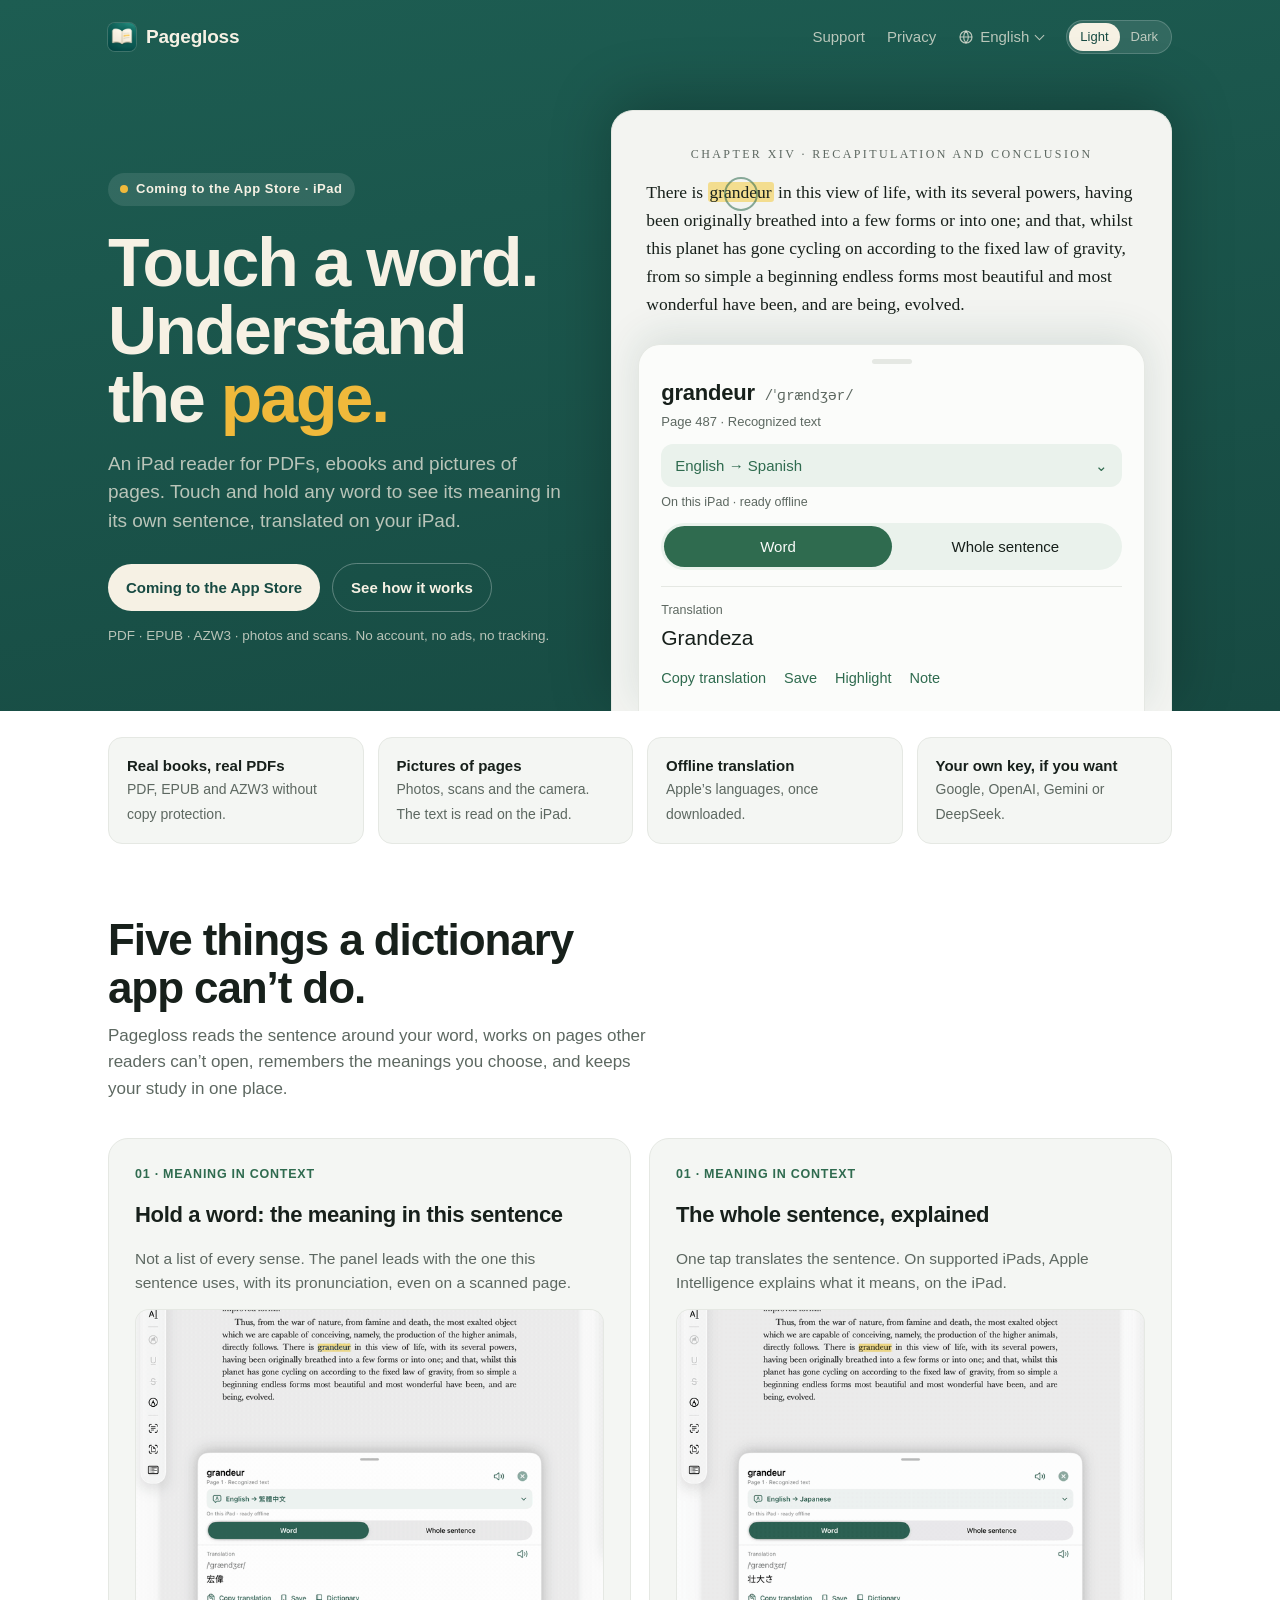
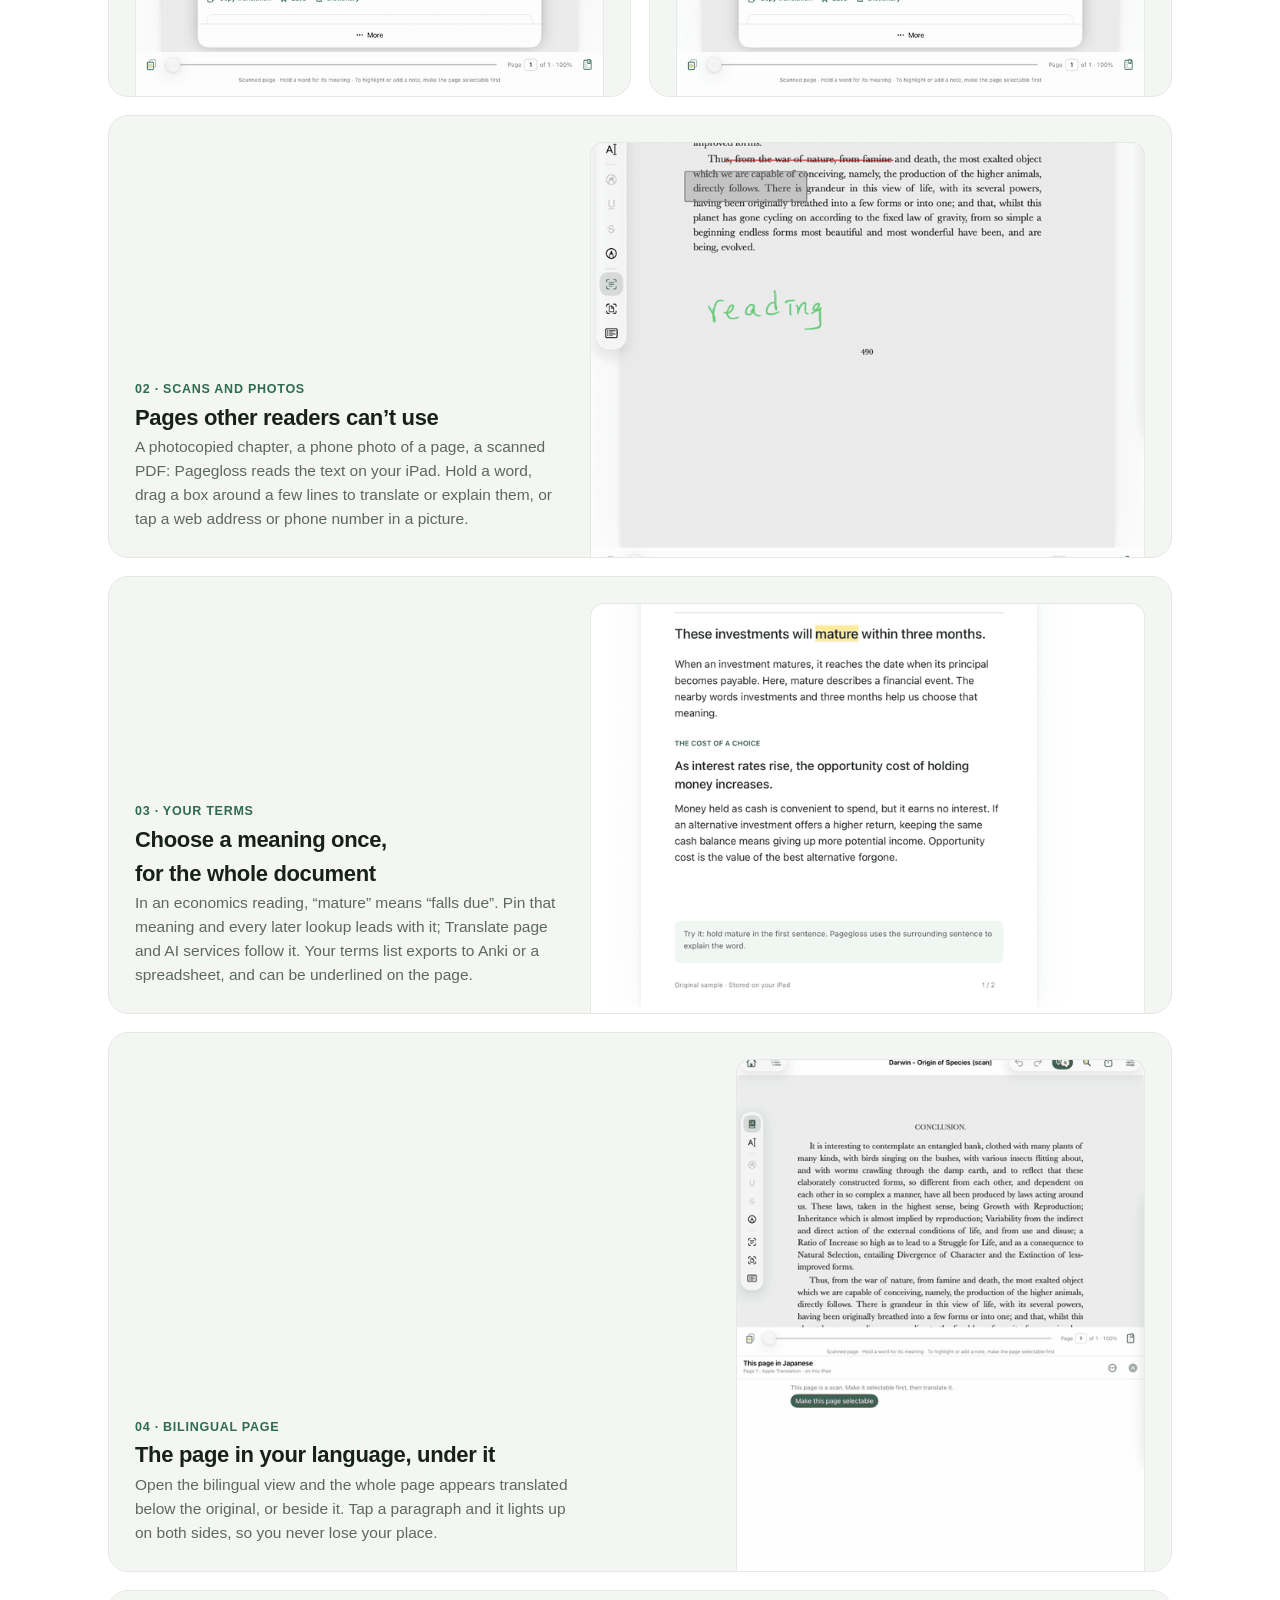
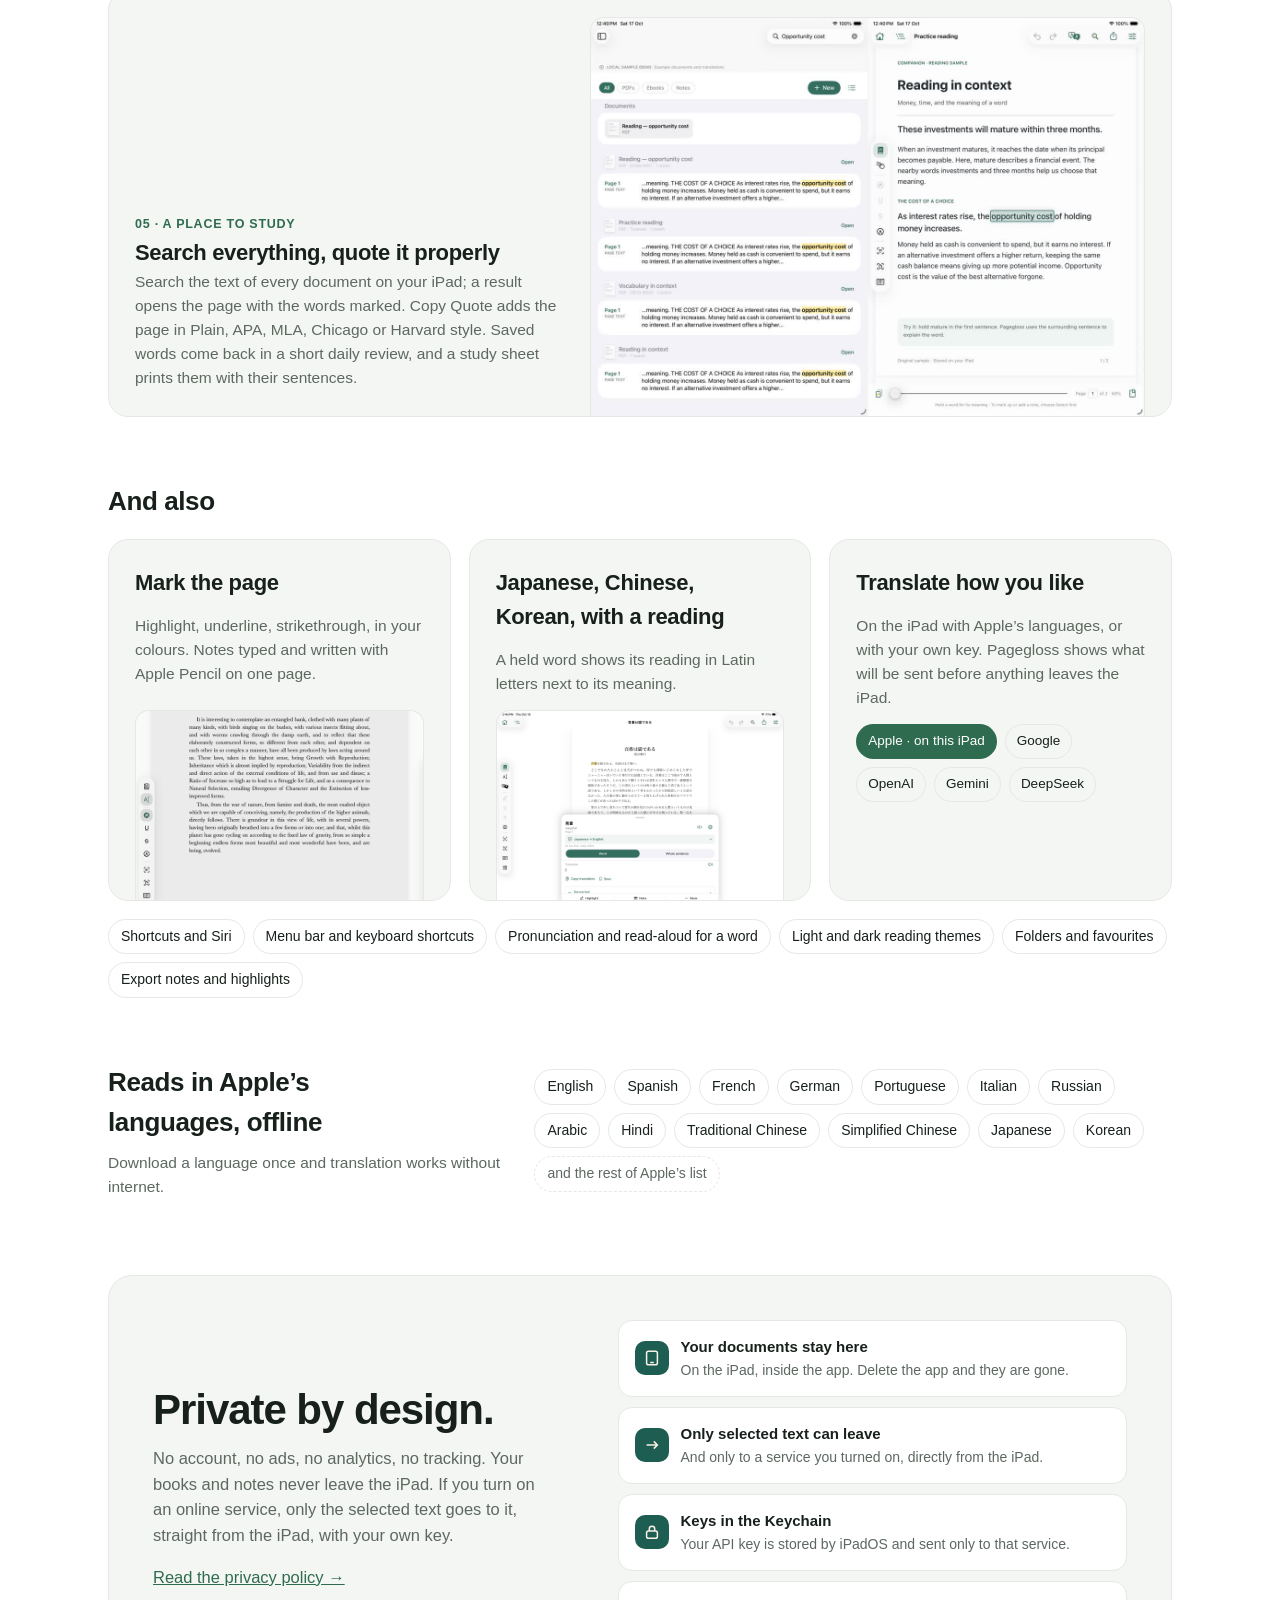
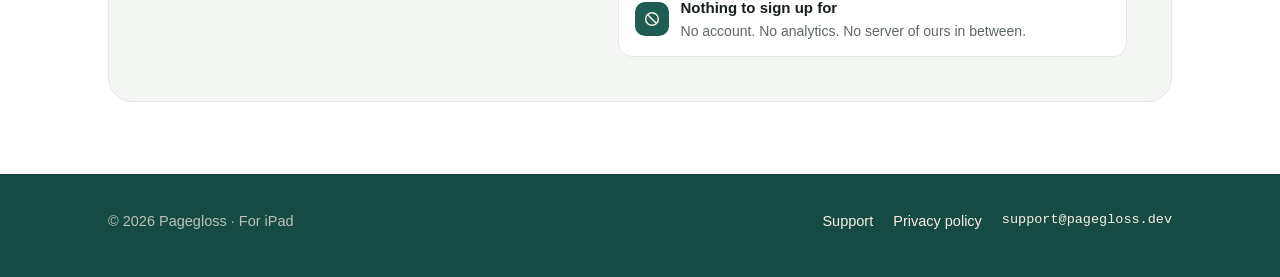
==== commit 4638dc81: "Polish: focus rings, pressed states, colour tokens, curly quotes Keeps the layout, copy and look. Fi" ====
--- a/index.html
+++ b/index.html
@@ -75,13 +75,13 @@
   <section class="bar" aria-label="At a glance">
     <div><b>Real books, real PDFs</b><span>PDF, EPUB and AZW3 without copy protection.</span></div>
     <div><b>Pictures of pages</b><span>Photos, scans and the camera. The text is read on the iPad.</span></div>
-    <div><b>Offline translation</b><span>Apple's languages, once downloaded.</span></div>
+    <div><b>Offline translation</b><span>Apple’s languages, once downloaded.</span></div>
     <div><b>Your own key, if you want</b><span>Google, OpenAI, Gemini or DeepSeek.</span></div>
   </section>
 
   <section class="sect" id="how">
-    <h2 class="kicker">Five things a dictionary app can't do.</h2>
-    <p class="sub">Pagegloss reads the sentence around your word, works on pages other readers can't open, remembers the meanings you choose, and keeps your study in one place.</p>
+    <h2 class="kicker">Five things a dictionary app can’t do.</h2>
+    <p class="sub">Pagegloss reads the sentence around your word, works on pages other readers can’t open, remembers the meanings you choose, and keeps your study in one place.</p>
 
     <div class="tiles">
       <div class="tile">
@@ -101,7 +101,7 @@
         <div class="row">
           <div class="pad">
             <span class="num">02 · Scans and photos</span>
-            <h3>Pages other readers can't use</h3>
+            <h3>Pages other readers can’t use</h3>
             <p>A photocopied chapter, a phone photo of a page, a scanned PDF: Pagegloss reads the text on your iPad. Hold a word, drag a box around a few lines to translate or explain them, or tap a web address or phone number in a picture.</p>
           </div>
           <div class="shot"><img src="/images/box-reader.gif" alt="A box is drawn around a paragraph of a scanned page, the recognized text appears, and Translate shows it in Japanese with a short explanation by Apple Intelligence." loading="lazy" width="720" height="540"></div>
@@ -113,7 +113,7 @@
           <div class="pad">
             <span class="num">03 · Your terms</span>
             <h3>Choose a meaning once, for the whole document</h3>
-            <p>In an economics reading, "mature" means "falls due". Pin that meaning and every later lookup leads with it; Translate page and AI services follow it. Your terms list exports to Anki or a spreadsheet, and can be underlined on the page.</p>
+            <p>In an economics reading, “mature” means “falls due”. Pin that meaning and every later lookup leads with it; Translate page and AI services follow it. Your terms list exports to Anki or a spreadsheet, and can be underlined on the page.</p>
           </div>
           <div class="shot"><img src="/images/terms.gif" alt="The word mature is held; from More, Use this meaning in this document opens a card with the meaning 到期, and after Pin the panel leads with Your term." loading="lazy" width="720" height="532"></div>
         </div>
@@ -156,7 +156,7 @@
       </div>
       <div class="tile third">
         <h3>Translate how you like</h3>
-        <p>On the iPad with Apple's languages, or with your own key. Pagegloss shows what will be sent before anything leaves the iPad.</p>
+        <p>On the iPad with Apple’s languages, or with your own key. Pagegloss shows what will be sent before anything leaves the iPad.</p>
         <div class="svc"><span class="on">Apple · on this iPad</span><span>Google</span><span>OpenAI</span><span>Gemini</span><span>DeepSeek</span></div>
       </div>
     </div>
@@ -164,10 +164,10 @@
 
     <div class="langs">
       <div>
-        <h3>Reads in Apple's languages, offline</h3>
+        <h3>Reads in Apple’s languages, offline</h3>
         <p>Download a language once and translation works without internet.</p>
       </div>
-      <div class="chips"><span>English</span><span>Spanish</span><span>French</span><span>German</span><span>Portuguese</span><span>Italian</span><span>Russian</span><span>Arabic</span><span>Hindi</span><span>Traditional Chinese</span><span>Simplified Chinese</span><span>Japanese</span><span>Korean</span><span class="more">and the rest of Apple's list</span></div>
+      <div class="chips"><span>English</span><span>Spanish</span><span>French</span><span>German</span><span>Portuguese</span><span>Italian</span><span>Russian</span><span>Arabic</span><span>Hindi</span><span>Traditional Chinese</span><span>Simplified Chinese</span><span>Japanese</span><span>Korean</span><span class="more">and the rest of Apple’s list</span></div>
     </div>
   </section>
 
--- a/style.css
+++ b/style.css
@@ -1,3 +1,8 @@
+/* Hallmark · checked: 2026-10-23 · genre: editorial (inferred) · copy: verbatim
+ * fixed: 7a, 26a, 26b, 34, 48, 50, F1 · kept by the owner: the hero pill, the feature numbers, the formats line
+ * built: the project · redesign: polish · v2.0.0 */
+/* Hallmark · dismissed F24 · the language menu floats over the green sheet and the page, so it keeps both its edge and its shadow */
+
 /* Pagegloss website · pagegloss.dev
    System fonts only; no external resources. Light is the default, dark follows the
    system unless the viewer chooses; theme.js sets data-theme on <html>. */
@@ -19,6 +24,25 @@
   --mark: #f3dd8f;
   --page: #f3f4f1;
   --shadow: 0 24px 60px rgba(23, 74, 66, .25);
+  --menu-shadow: 0 12px 32px rgba(0, 0, 0, .18);
+  /* light lines and fills drawn on the green sheet */
+  --on-sheet-fill: rgba(255, 255, 255, .1);
+  --on-sheet-edge: rgba(255, 255, 255, .15);
+  --on-sheet-line: rgba(255, 255, 255, .18);
+  --on-sheet-ghost: rgba(255, 255, 255, .3);
+  /* the hold-a-word demo is a picture of the iPad's light reading surface, so these stay the same in both themes */
+  --demo-page: #f3f4f1;
+  --demo-panel: #fbfcfa;
+  --demo-fg: #17201b;
+  --demo-muted: #5d6861;
+  --demo-line: #e5e8e3;
+  --demo-accent: #2f6b4f;
+  --demo-on-accent: #fbfcfa;
+  --demo-mark: #f3dd8f;
+  --demo-tint: #eaf2ec;
+  --demo-shadow: 0 -10px 60px rgba(0, 0, 0, .25);
+  --demo-panel-shadow: 0 -8px 40px rgba(23, 74, 66, .12);
+  --hand: "Bradley Hand", "Segoe Print", "Comic Sans MS", cursive;
   --sans: -apple-system, BlinkMacSystemFont, "SF Pro Text", "Helvetica Neue", Helvetica, Arial, sans-serif;
   --serif: "Iowan Old Style", "Palatino Linotype", Palatino, "Book Antiqua", Georgia, serif;
   --mono: ui-monospace, "SF Mono", Menlo, Consolas, monospace;
@@ -66,9 +90,10 @@
 }
 
 * { box-sizing: border-box; }
-html { -webkit-text-size-adjust: 100%; }
+html { -webkit-text-size-adjust: 100%; overflow-x: clip; }
 body {
   margin: 0;
+  overflow-x: clip;
   background: var(--bg);
   color: var(--fg);
   font: 16px/1.55 var(--sans);
@@ -79,7 +104,10 @@
 p, ul { margin: 0; }
 button { font: inherit; color: inherit; background: none; border: 0; padding: 0; cursor: pointer; }
 :focus-visible { outline: 2px solid var(--accent); outline-offset: 3px; }
-.sheet :focus-visible { outline-color: var(--ivory); }
+.sheet :focus-visible, .foot :focus-visible { outline-color: var(--ivory); }
+/* pressed: a quick dim while a link or button is held */
+:is(a, button, summary):active { opacity: .7; }
+button:disabled { opacity: .5; cursor: default; }
 
 /* ---------- header ---------- */
 .nav {
@@ -126,7 +154,7 @@
 .lang-menu ul {
   position: absolute; right: 0; top: calc(100% + 10px); z-index: 10; min-width: 150px;
   list-style: none; margin: 0; padding: 6px; border-radius: 14px;
-  background: var(--bg); border: 1px solid var(--line); box-shadow: 0 12px 32px rgba(0, 0, 0, .18);
+  background: var(--bg); border: 1px solid var(--line); box-shadow: var(--menu-shadow);
 }
 .nav nav .lang-menu ul a {
   display: block; padding: 7px 12px; border-radius: 9px; color: var(--fg); font-size: 15px; white-space: nowrap;
@@ -143,10 +171,10 @@
   color: var(--ivory); position: relative; overflow: hidden;
 }
 .sheet .brand { color: var(--ivory); }
-.sheet .brand img { box-shadow: 0 0 0 1px rgba(255, 255, 255, .15); }
+.sheet .brand img { box-shadow: 0 0 0 1px var(--on-sheet-edge); }
 .sheet .nav nav a { color: var(--ivory-muted); }
 .sheet .nav nav a:hover { color: var(--ivory); }
-.sheet .theme { background: rgba(255, 255, 255, .1); border-color: rgba(255, 255, 255, .18); }
+.sheet .theme { background: var(--on-sheet-fill); border-color: var(--on-sheet-line); }
 .sheet .theme button { color: var(--ivory-muted); }
 .sheet .theme button[aria-pressed="true"] { background: var(--ivory); color: var(--deep2); }
 
@@ -158,7 +186,7 @@
 .eyebrow {
   display: inline-flex; align-items: center; gap: 8px; font-size: 13px; font-weight: 600;
   letter-spacing: .04em; padding: 6px 12px; border-radius: 999px;
-  background: rgba(255, 255, 255, .1); color: var(--ivory);
+  background: var(--on-sheet-fill); color: var(--ivory);
 }
 .eyebrow i { width: 8px; height: 8px; border-radius: 50%; background: var(--amber); display: inline-block; }
 .hero h1 {
@@ -172,15 +200,15 @@
   font-weight: 600; font-size: 15px; text-decoration: none;
 }
 .pill.solid { background: var(--ivory); color: var(--deep2); }
-.pill.ghost { border: 1px solid rgba(255, 255, 255, .3); color: var(--ivory); }
+.pill.ghost { border: 1px solid var(--on-sheet-ghost); color: var(--ivory); }
 .fine { font-size: 13.5px; color: var(--ivory-muted); margin-top: 14px; }
 
 /* ---------- the hold-a-word demo ---------- */
 .demo {
-  position: relative; border-radius: 22px 22px 0 0; background: #f3f4f1; border: 1px solid #e5e8e3; border-bottom: 0;
-  padding: 34px 34px 0; overflow: hidden; min-width: 0; box-shadow: 0 -10px 60px rgba(0, 0, 0, .25);
+  position: relative; border-radius: 22px 22px 0 0; background: var(--demo-page); border: 1px solid var(--demo-line); border-bottom: 0;
+  padding: 34px 34px 0; overflow: hidden; min-width: 0; box-shadow: var(--demo-shadow);
   /* the demo is a picture of the iPad's light reading surface, so its colours are fixed in both themes */
-  --d-fg: #17201b; --d-muted: #5d6861; --d-line: #e5e8e3; --d-accent: #2f6b4f; --d-mark: #f3dd8f; --d-tint: #eaf2ec;
+  --d-fg: var(--demo-fg); --d-muted: var(--demo-muted); --d-line: var(--demo-line); --d-accent: var(--demo-accent); --d-mark: var(--demo-mark); --d-tint: var(--demo-tint);
   color: var(--d-fg);
 }
 .demo .book { font-family: var(--serif); font-size: 17.5px; line-height: 1.6; max-width: 60ch; }
@@ -200,8 +228,8 @@
   100% { opacity: 0; }
 }
 .demo .panel {
-  margin: 26px -8px 0; background: #ffffff; border: 1px solid var(--d-line); border-bottom: 0;
-  border-radius: 22px 22px 0 0; padding: 14px 22px 22px; box-shadow: 0 -8px 40px rgba(23, 74, 66, .12);
+  margin: 26px -8px 0; background: var(--demo-panel); border: 1px solid var(--d-line); border-bottom: 0;
+  border-radius: 22px 22px 0 0; padding: 14px 22px 22px; box-shadow: var(--demo-panel-shadow);
   font-family: var(--sans);
 }
 .demo .grip { width: 40px; height: 5px; border-radius: 3px; background: var(--d-line); margin: 0 auto 12px; }
@@ -216,7 +244,7 @@
 .demo .ready { font-size: 12.5px; color: var(--d-muted); margin-top: 6px; }
 .demo .segc { margin-top: 10px; display: grid; grid-template-columns: 1fr 1fr; background: var(--d-tint); border-radius: 999px; padding: 3px; }
 .demo .segc span { text-align: center; padding: 9px 0; border-radius: 999px; font-weight: 500; font-size: 15px; }
-.demo .segc span.on { background: var(--d-accent); color: #ffffff; }
+.demo .segc span.on { background: var(--d-accent); color: var(--demo-on-accent); }
 .demo .tr { margin-top: 16px; padding-top: 14px; border-top: 1px solid var(--d-line); }
 .demo .tr small { display: block; font-size: 12.5px; color: var(--d-muted); }
 .demo .tr .out { font-size: 21px; margin-top: 2px; }
@@ -266,7 +294,7 @@
 .marks .hl { background: var(--mark); border-color: transparent; }
 .marks .ul { text-decoration: underline; text-decoration-color: var(--accent); text-decoration-thickness: 2px; text-underline-offset: 3px; }
 .marks .st { text-decoration: line-through; }
-.marks .pen { font-family: "Bradley Hand", "Segoe Print", "Comic Sans MS", cursive; color: var(--accent); }
+.marks .pen { font-family: var(--hand); color: var(--accent); }
 .svc { display: flex; flex-wrap: wrap; gap: 8px; margin-bottom: 24px; }
 .svc span { font-size: 13.5px; padding: 6px 11px; border-radius: 999px; border: 1px solid var(--line); }
 .svc span.on { background: var(--accent); color: var(--accent-ink); border-color: transparent; }
@@ -358,8 +386,8 @@
 
 /* ---------- responsive ---------- */
 @media (max-width: 900px) {
-  .hero, .privacy-card, .langs, .tile.wide .row { grid-template-columns: 1fr; }
-  .tile.wide .row.tall { grid-template-columns: 1fr; }
+  .hero, .privacy-card, .langs, .tile.wide .row { grid-template-columns: minmax(0, 1fr); }
+  .tile.wide .row.tall { grid-template-columns: minmax(0, 1fr); }
   .tile.wide .row.tall .shot { justify-self: center; }
   .hero .copy { padding-bottom: 8px; }
   .tile, .tile.third { grid-column: span 6; }
